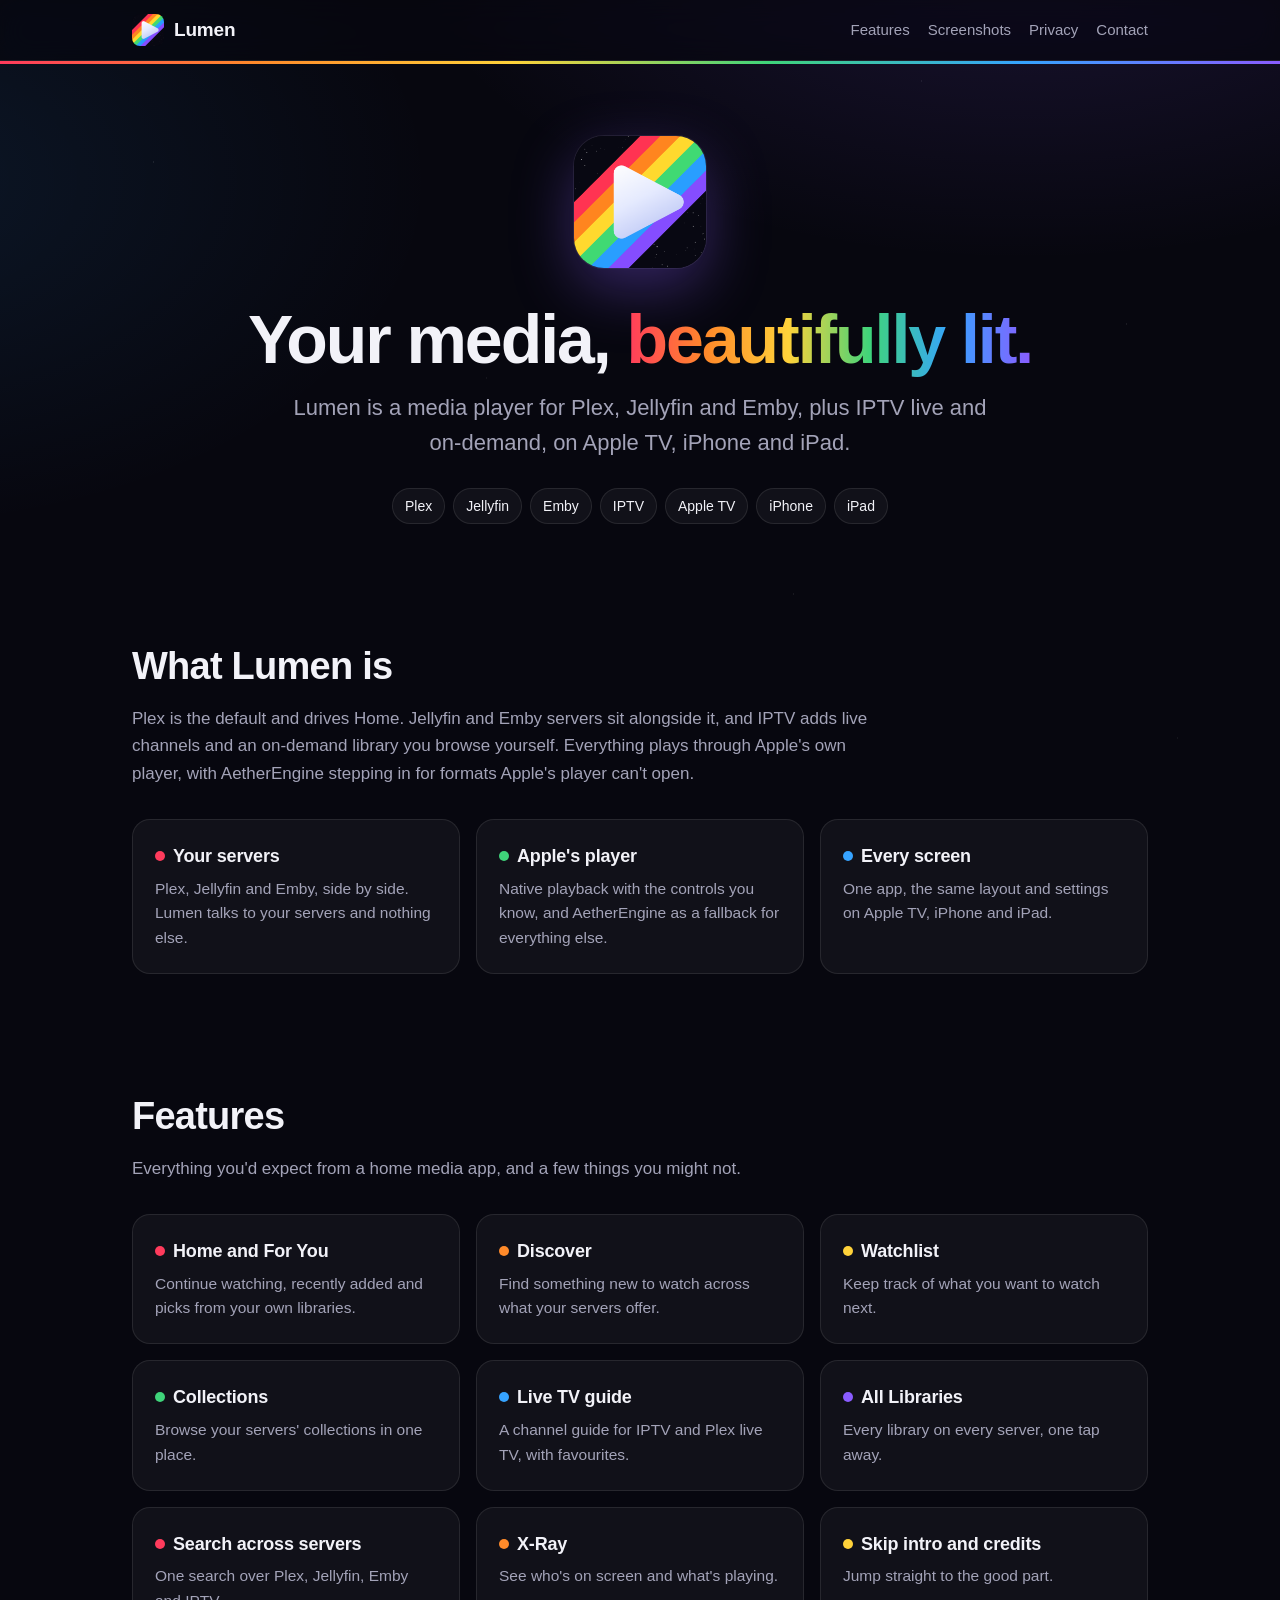
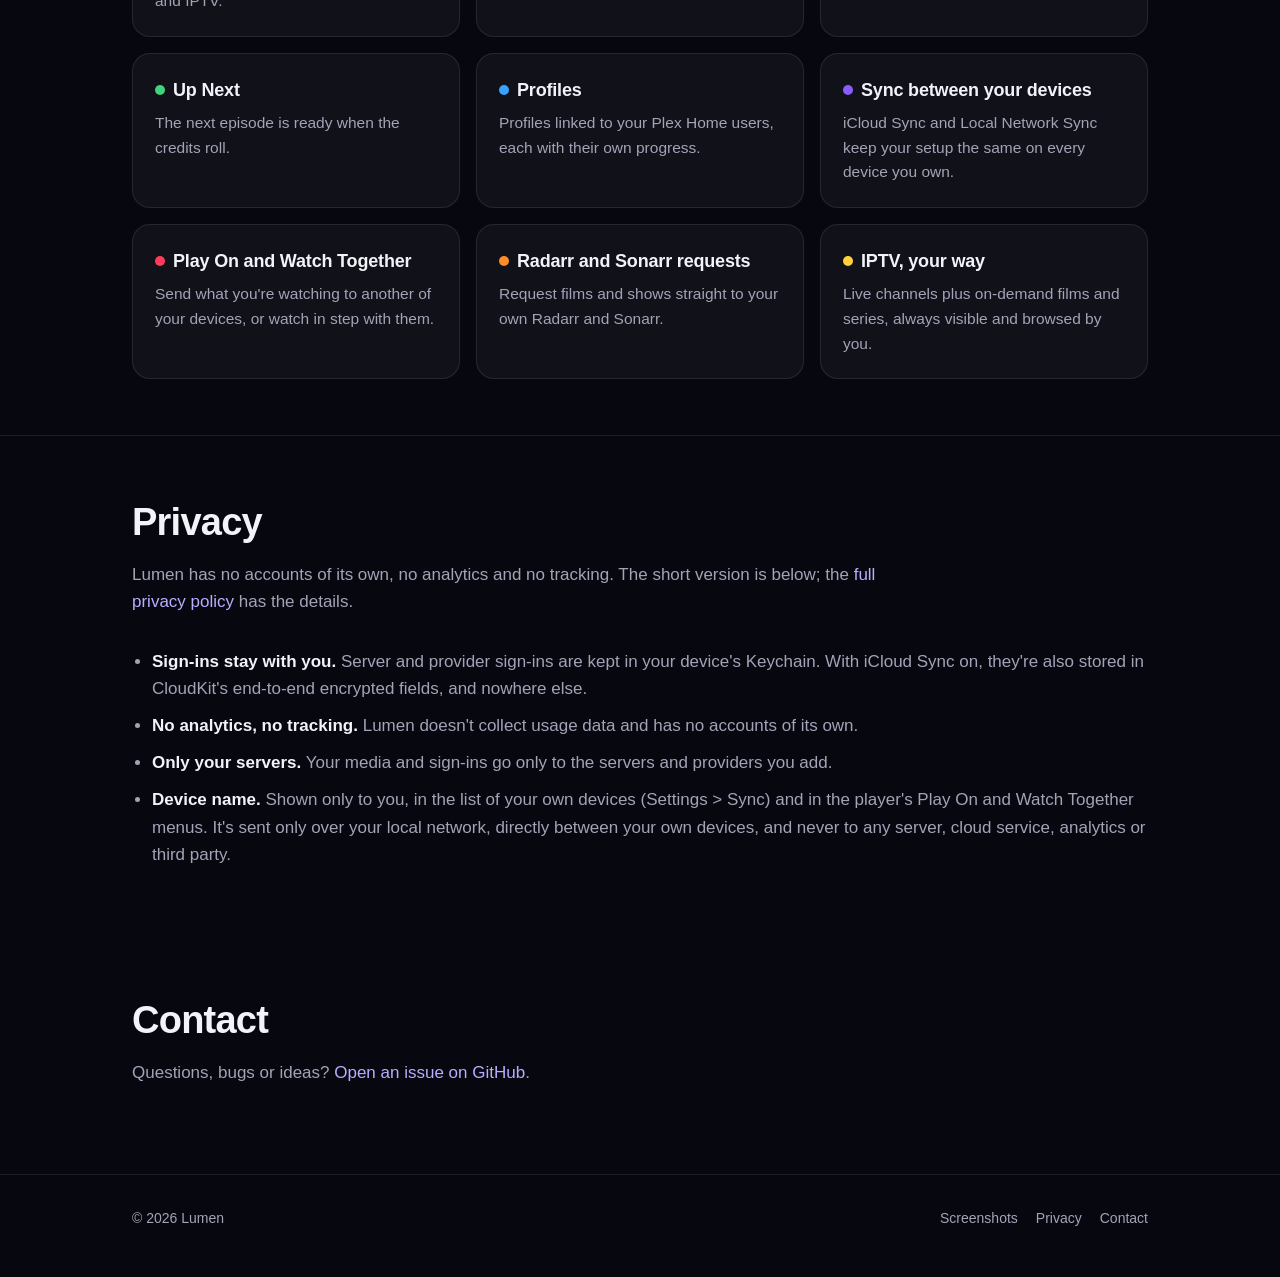
==== index.html @ 0576697c "Lumen website: home, privacy policy and screenshots page Co-Authored-By: Claude Opus 5.5 <noreply@an" ====
<!doctype html>
<html lang="en">
<head>
  <meta charset="utf-8">
  <meta name="viewport" content="width=device-width, initial-scale=1">
  <title>Lumen – Plex, Jellyfin, Emby and IPTV for Apple TV, iPhone and iPad</title>
  <meta name="description" content="Lumen is a media player for Plex, Jellyfin, Emby and IPTV on Apple TV, iPhone and iPad.">
  <meta name="theme-color" content="#07070f">
  <meta property="og:title" content="Lumen">
  <meta property="og:description" content="A media player for Plex, Jellyfin, Emby and IPTV on Apple TV, iPhone and iPad.">
  <meta property="og:image" content="https://lumen.nemul.dev/assets/icon.png">
  <link rel="icon" type="image/png" href="/assets/favicon.png">
  <link rel="apple-touch-icon" href="/assets/icon.png">
  <link rel="stylesheet" href="/assets/style.css">
</head>
<body>
  <header class="site-header">
    <div class="wrap">
      <a class="brand" href="/"><img src="/assets/icon.png" alt="">Lumen</a>
      <nav class="nav">
        <a href="#features">Features</a>
        <a href="/screenshots/" class="hide-sm">Screenshots</a>
        <a href="/privacy/">Privacy</a>
        <a href="#contact" class="hide-sm">Contact</a>
      </nav>
    </div>
  </header>
  <div class="rainbow-bar"></div>

  <main>
    <section class="hero">
      <div class="wrap">
        <img class="icon" src="/assets/icon.png" alt="Lumen app icon">
        <h1>Your media, <span class="grad">beautifully lit.</span></h1>
        <p class="lede">Lumen is a media player for Plex, Jellyfin and Emby, plus IPTV live and on-demand, on Apple TV, iPhone and iPad.</p>
        <div class="chips">
          <span class="chip">Plex</span>
          <span class="chip">Jellyfin</span>
          <span class="chip">Emby</span>
          <span class="chip">IPTV</span>
          <span class="chip">Apple TV</span>
          <span class="chip">iPhone</span>
          <span class="chip">iPad</span>
        </div>
      </div>
    </section>

    <section id="about">
      <div class="wrap">
        <h2>What Lumen is</h2>
        <p class="sub">Plex is the default and drives Home. Jellyfin and Emby servers sit alongside it, and IPTV adds live channels and an on-demand library you browse yourself. Everything plays through Apple's own player, with AetherEngine stepping in for formats Apple's player can't open.</p>
        <div class="grid three">
          <div class="card"><h3><span class="dot c1"></span>Your servers</h3><p>Plex, Jellyfin and Emby, side by side. Lumen talks to your servers and nothing else.</p></div>
          <div class="card"><h3><span class="dot c4"></span>Apple's player</h3><p>Native playback with the controls you know, and AetherEngine as a fallback for everything else.</p></div>
          <div class="card"><h3><span class="dot c5"></span>Every screen</h3><p>One app, the same layout and settings on Apple TV, iPhone and iPad.</p></div>
        </div>
      </div>
    </section>

    <section id="features">
      <div class="wrap">
        <h2>Features</h2>
        <p class="sub">Everything you'd expect from a home media app, and a few things you might not.</p>
        <div class="grid three">
          <div class="card"><h3><span class="dot c1"></span>Home and For You</h3><p>Continue watching, recently added and picks from your own libraries.</p></div>
          <div class="card"><h3><span class="dot c2"></span>Discover</h3><p>Find something new to watch across what your servers offer.</p></div>
          <div class="card"><h3><span class="dot c3"></span>Watchlist</h3><p>Keep track of what you want to watch next.</p></div>
          <div class="card"><h3><span class="dot c4"></span>Collections</h3><p>Browse your servers' collections in one place.</p></div>
          <div class="card"><h3><span class="dot c5"></span>Live TV guide</h3><p>A channel guide for IPTV and Plex live TV, with favourites.</p></div>
          <div class="card"><h3><span class="dot c6"></span>All Libraries</h3><p>Every library on every server, one tap away.</p></div>
          <div class="card"><h3><span class="dot c1"></span>Search across servers</h3><p>One search over Plex, Jellyfin, Emby and IPTV.</p></div>
          <div class="card"><h3><span class="dot c2"></span>X-Ray</h3><p>See who's on screen and what's playing.</p></div>
          <div class="card"><h3><span class="dot c3"></span>Skip intro and credits</h3><p>Jump straight to the good part.</p></div>
          <div class="card"><h3><span class="dot c4"></span>Up Next</h3><p>The next episode is ready when the credits roll.</p></div>
          <div class="card"><h3><span class="dot c5"></span>Profiles</h3><p>Profiles linked to your Plex Home users, each with their own progress.</p></div>
          <div class="card"><h3><span class="dot c6"></span>Sync between your devices</h3><p>iCloud Sync and Local Network Sync keep your setup the same on every device you own.</p></div>
          <div class="card"><h3><span class="dot c1"></span>Play On and Watch Together</h3><p>Send what you're watching to another of your devices, or watch in step with them.</p></div>
          <div class="card"><h3><span class="dot c2"></span>Radarr and Sonarr requests</h3><p>Request films and shows straight to your own Radarr and Sonarr.</p></div>
          <div class="card"><h3><span class="dot c3"></span>IPTV, your way</h3><p>Live channels plus on-demand films and series, always visible and browsed by you.</p></div>
        </div>
      </div>
    </section>

    <section id="privacy" class="privacy">
      <div class="wrap">
        <h2>Privacy</h2>
        <p class="sub">Lumen has no accounts of its own, no analytics and no tracking. The short version is below; the <a href="/privacy/">full privacy policy</a> has the details.</p>
        <ul>
          <li><strong>Sign-ins stay with you.</strong> Server and provider sign-ins are kept in your device's Keychain. With iCloud Sync on, they're also stored in CloudKit's end-to-end encrypted fields, and nowhere else.</li>
          <li><strong>No analytics, no tracking.</strong> Lumen doesn't collect usage data and has no accounts of its own.</li>
          <li><strong>Only your servers.</strong> Your media and sign-ins go only to the servers and providers you add.</li>
          <li><strong>Device name.</strong> Shown only to you, in the list of your own devices (Settings &gt; Sync) and in the player's Play On and Watch Together menus. It's sent only over your local network, directly between your own devices, and never to any server, cloud service, analytics or third party.</li>
        </ul>
      </div>
    </section>

    <section id="contact">
      <div class="wrap">
        <h2>Contact</h2>
        <p class="sub">Questions, bugs or ideas? <a href="https://github.com/SamPhoenix91/lumen-site/issues">Open an issue on GitHub</a>.</p>
      </div>
    </section>
  </main>

  <footer class="site-footer">
    <div class="wrap">
      <span>© 2026 Lumen</span>
      <nav>
        <a href="/screenshots/">Screenshots</a>
        <a href="/privacy/">Privacy</a>
        <a href="#contact">Contact</a>
      </nav>
    </div>
  </footer>
</body>
</html>
---- assets/style.css ----
:root {
  --bg: #07070f;
  --bg-2: #0e0e1c;
  --card: rgba(255, 255, 255, 0.045);
  --card-border: rgba(255, 255, 255, 0.09);
  --text: #f2f2f8;
  --muted: #a3a3b8;
  --accent: #8f7cff;
  --rainbow: linear-gradient(90deg, #ff3b5c, #ff8a2a, #ffd23a, #3fd47a, #36a3ff, #8a5cff);
  --radius: 18px;
  --max: 1080px;
  color-scheme: dark;
}

* { box-sizing: border-box; }

html { scroll-behavior: smooth; }

body {
  margin: 0;
  background: var(--bg);
  color: var(--text);
  font: 17px/1.6 -apple-system, BlinkMacSystemFont, "SF Pro Text", "Segoe UI", Roboto, Helvetica, Arial, sans-serif;
  -webkit-font-smoothing: antialiased;
  min-height: 100vh;
  /* faint starfield, like the app icon */
  background-image:
    radial-gradient(1px 1px at 12% 18%, rgba(255,255,255,.55), transparent 60%),
    radial-gradient(1px 1px at 72% 9%, rgba(255,255,255,.45), transparent 60%),
    radial-gradient(1px 1px at 38% 42%, rgba(255,255,255,.35), transparent 60%),
    radial-gradient(1px 1px at 88% 36%, rgba(255,255,255,.5), transparent 60%),
    radial-gradient(1px 1px at 22% 74%, rgba(255,255,255,.35), transparent 60%),
    radial-gradient(1px 1px at 62% 66%, rgba(255,255,255,.45), transparent 60%),
    radial-gradient(1px 1px at 92% 82%, rgba(255,255,255,.35), transparent 60%),
    radial-gradient(1px 1px at 5% 48%, rgba(255,255,255,.4), transparent 60%),
    radial-gradient(900px 500px at 80% -10%, rgba(138, 92, 255, 0.16), transparent 70%),
    radial-gradient(800px 500px at -10% 20%, rgba(54, 163, 255, 0.10), transparent 70%);
  background-attachment: fixed;
}

a { color: #b9adff; text-decoration: none; }
a:hover { text-decoration: underline; }

.wrap { max-width: var(--max); margin: 0 auto; padding: 0 16px; }
@media (min-width: 720px) { .wrap { padding: 0 32px; } }

/* Header */
.site-header {
  position: sticky; top: 0; z-index: 10;
  backdrop-filter: saturate(160%) blur(14px);
  -webkit-backdrop-filter: saturate(160%) blur(14px);
  background: rgba(7, 7, 15, 0.72);
  border-bottom: 1px solid var(--card-border);
}
.site-header .wrap { display: flex; align-items: center; justify-content: space-between; height: 60px; gap: 16px; }
.brand { display: flex; align-items: center; gap: 10px; color: var(--text); font-weight: 700; font-size: 19px; letter-spacing: -0.01em; }
.brand:hover { text-decoration: none; }
.brand img { width: 32px; height: 32px; border-radius: 8px; }
.nav { display: flex; gap: 18px; font-size: 15px; }
.nav a { color: var(--muted); }
.nav a:hover { color: var(--text); text-decoration: none; }
@media (max-width: 520px) { .nav .hide-sm { display: none; } }

/* Rainbow rule */
.rainbow-bar { height: 3px; background: var(--rainbow); }

/* Hero */
.hero { padding: 72px 0 56px; text-align: center; }
.hero img.icon {
  width: 132px; height: 132px; border-radius: 30px;
  box-shadow: 0 20px 60px rgba(138, 92, 255, 0.35), 0 0 0 1px rgba(255,255,255,.08);
}
.hero h1 { font-size: clamp(40px, 8vw, 68px); line-height: 1.05; margin: 28px 0 14px; letter-spacing: -0.03em; }
.grad { background: var(--rainbow); -webkit-background-clip: text; background-clip: text; color: transparent; }
.hero p.lede { font-size: clamp(18px, 2.4vw, 22px); color: var(--muted); max-width: 720px; margin: 0 auto; }
.chips { display: flex; flex-wrap: wrap; justify-content: center; gap: 8px; margin-top: 28px; }
.chip { font-size: 14px; padding: 6px 12px; border-radius: 999px; background: var(--card); border: 1px solid var(--card-border); color: var(--text); }

/* Sections */
section { padding: 56px 0; }
section h2 { font-size: clamp(28px, 4.5vw, 38px); letter-spacing: -0.02em; margin: 0 0 8px; }
section .sub { color: var(--muted); margin: 0 0 32px; max-width: 760px; }

.grid { display: grid; gap: 16px; grid-template-columns: 1fr; }
@media (min-width: 640px) { .grid { grid-template-columns: repeat(2, 1fr); } }
@media (min-width: 960px) { .grid.three { grid-template-columns: repeat(3, 1fr); } }

.card {
  background: var(--card);
  border: 1px solid var(--card-border);
  border-radius: var(--radius);
  padding: 22px;
}
.card h3 { margin: 0 0 6px; font-size: 18px; letter-spacing: -0.01em; }
.card p { margin: 0; color: var(--muted); font-size: 15.5px; }
.card .dot { display: inline-block; width: 10px; height: 10px; border-radius: 50%; margin-right: 8px; vertical-align: 1px; }

.c1 { background: #ff3b5c; } .c2 { background: #ff8a2a; } .c3 { background: #ffd23a; }
.c4 { background: #3fd47a; } .c5 { background: #36a3ff; } .c6 { background: #8a5cff; }

/* Privacy */
.privacy { border-top: 1px solid var(--card-border); }
.privacy ul { padding-left: 20px; margin: 0; }
.privacy li { margin: 0 0 10px; color: var(--muted); }
.privacy li strong { color: var(--text); }
.prose { max-width: 760px; }
.prose h2 { margin-top: 40px; }
.prose h3 { margin-top: 28px; font-size: 20px; }
.prose p, .prose li { color: var(--muted); }
.prose strong { color: var(--text); }

/* Screenshots */
.shots { display: grid; gap: 16px; grid-template-columns: 1fr; }
@media (min-width: 720px) { .shots { grid-template-columns: repeat(2, 1fr); } }
.shots figure { margin: 0; }
.shots img { width: 100%; height: auto; border-radius: 14px; border: 1px solid var(--card-border); display: block; }
.shots figcaption { color: var(--muted); font-size: 14px; margin-top: 8px; }
.empty { color: var(--muted); padding: 40px 22px; text-align: center; }

/* Footer */
.site-footer { border-top: 1px solid var(--card-border); padding: 32px 0 48px; color: var(--muted); font-size: 14px; }
.site-footer .wrap { display: flex; flex-wrap: wrap; justify-content: space-between; gap: 12px; }
.site-footer nav { display: flex; gap: 18px; }
.site-footer a { color: var(--muted); }
.site-footer a:hover { color: var(--text); }
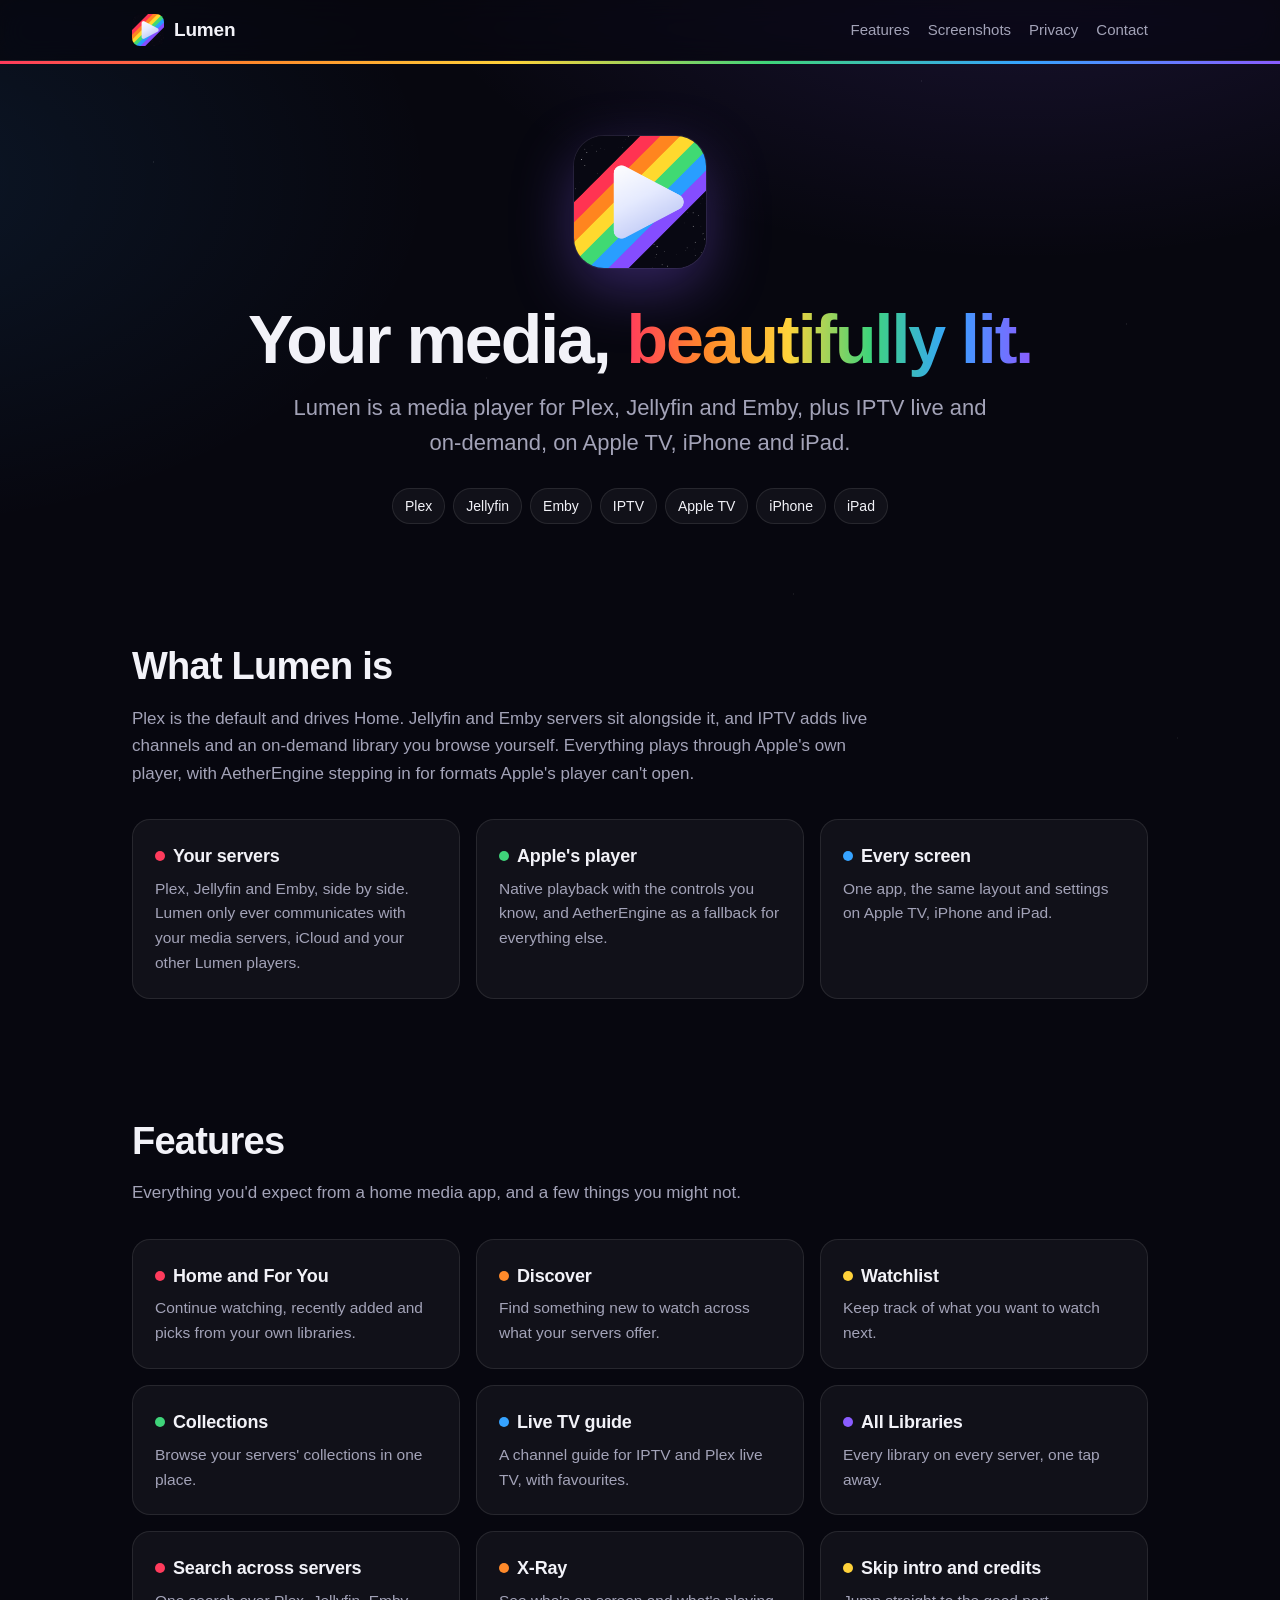
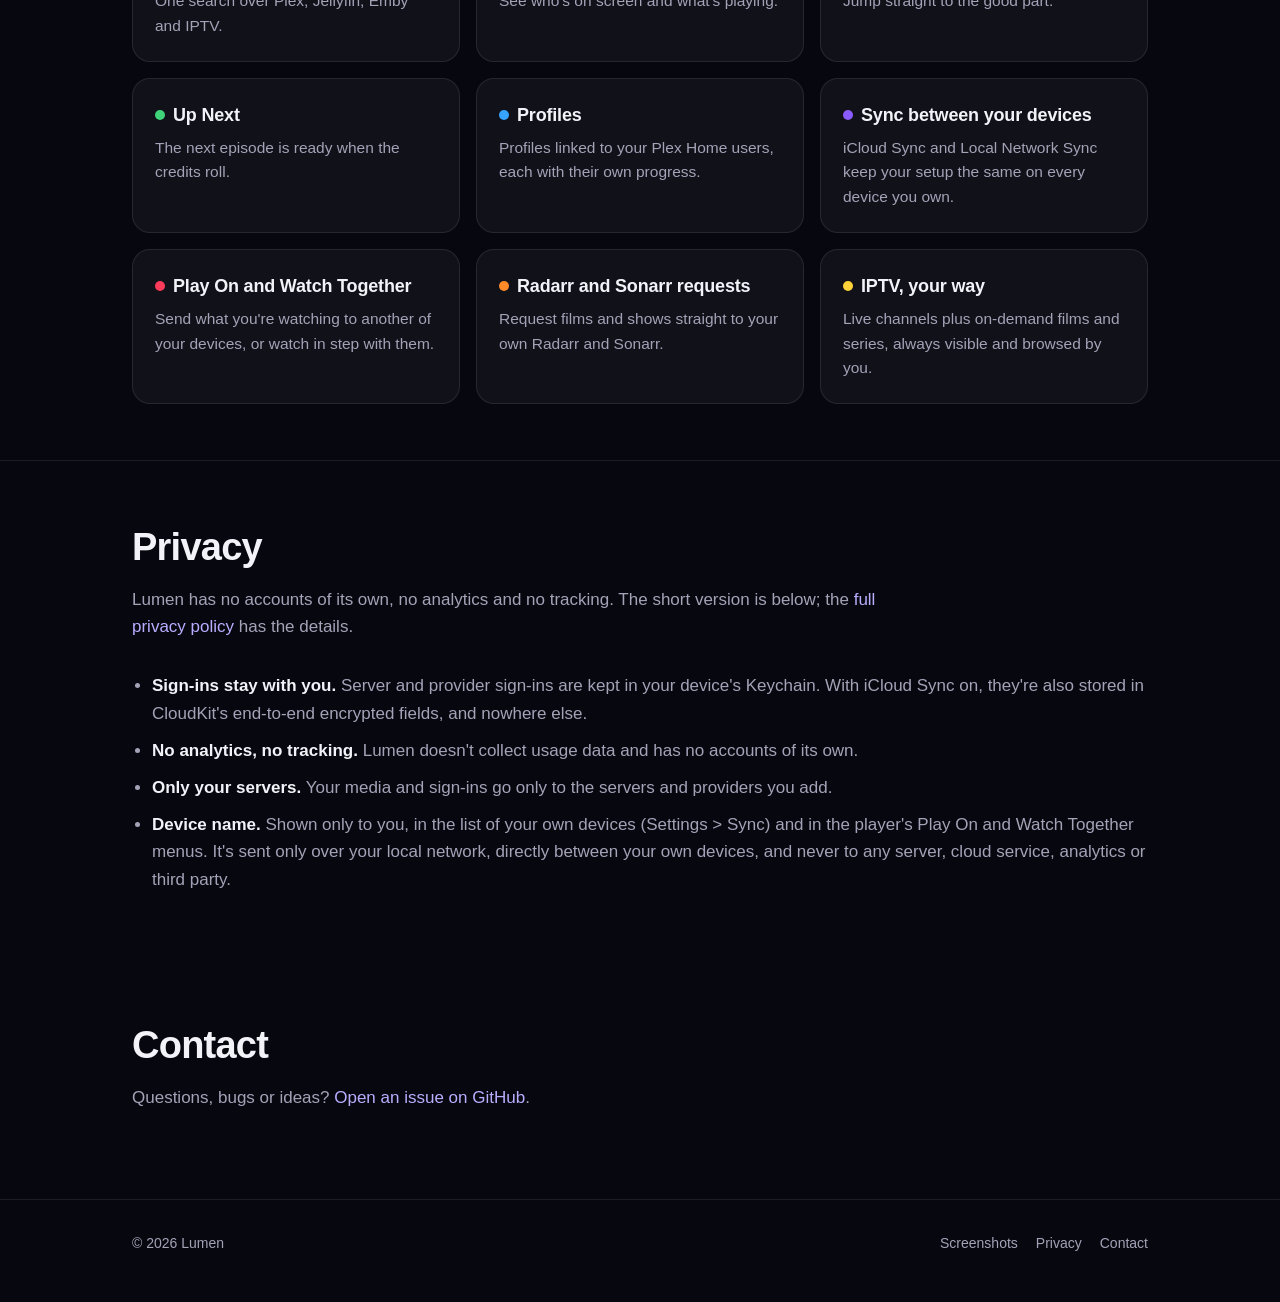
==== commit 5b9daf54: "Clarify who Lumen communicates with Co-Authored-By: Claude Opus 5.5 <noreply@anthropic.com>" ====
--- a/index.html
+++ b/index.html
@@ -50,7 +50,7 @@
         <h2>What Lumen is</h2>
         <p class="sub">Plex is the default and drives Home. Jellyfin and Emby servers sit alongside it, and IPTV adds live channels and an on-demand library you browse yourself. Everything plays through Apple's own player, with AetherEngine stepping in for formats Apple's player can't open.</p>
         <div class="grid three">
-          <div class="card"><h3><span class="dot c1"></span>Your servers</h3><p>Plex, Jellyfin and Emby, side by side. Lumen talks to your servers and nothing else.</p></div>
+          <div class="card"><h3><span class="dot c1"></span>Your servers</h3><p>Plex, Jellyfin and Emby, side by side. Lumen only ever communicates with your media servers, iCloud and your other Lumen players.</p></div>
           <div class="card"><h3><span class="dot c4"></span>Apple's player</h3><p>Native playback with the controls you know, and AetherEngine as a fallback for everything else.</p></div>
           <div class="card"><h3><span class="dot c5"></span>Every screen</h3><p>One app, the same layout and settings on Apple TV, iPhone and iPad.</p></div>
         </div>
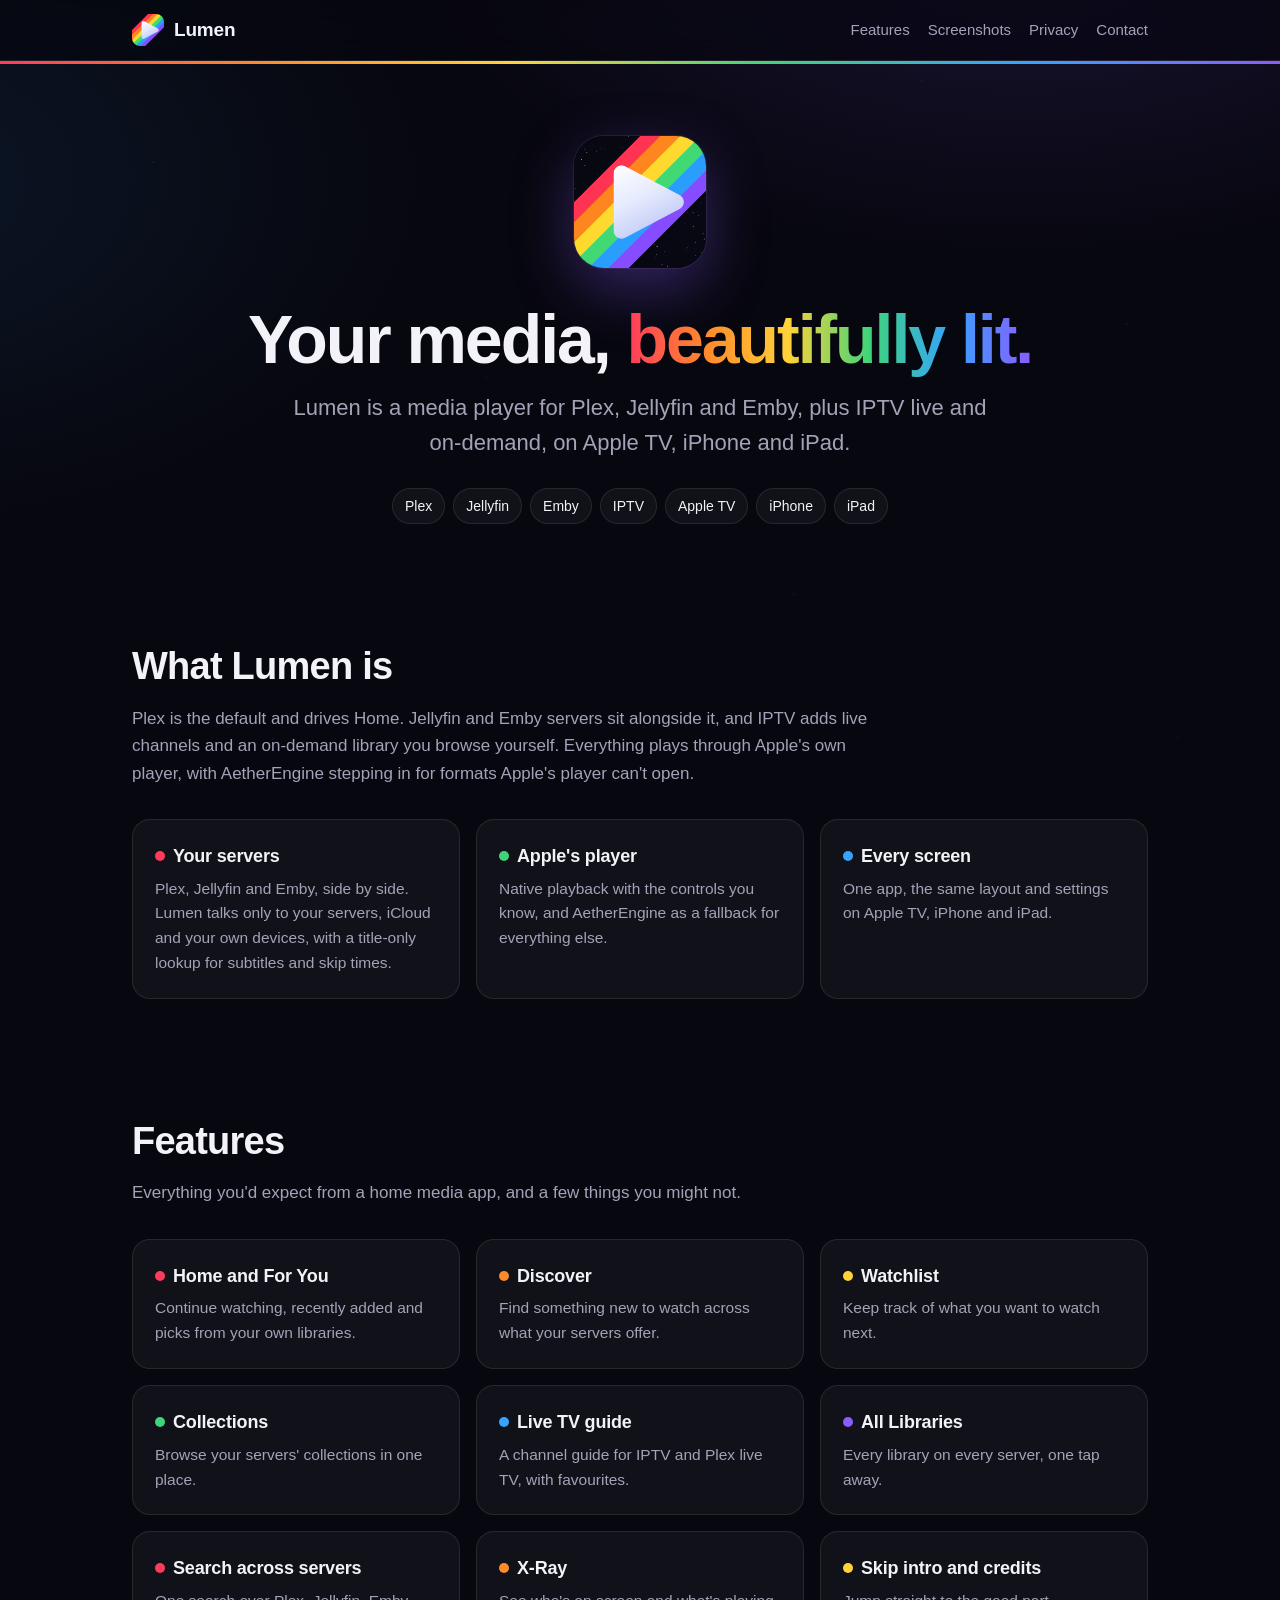
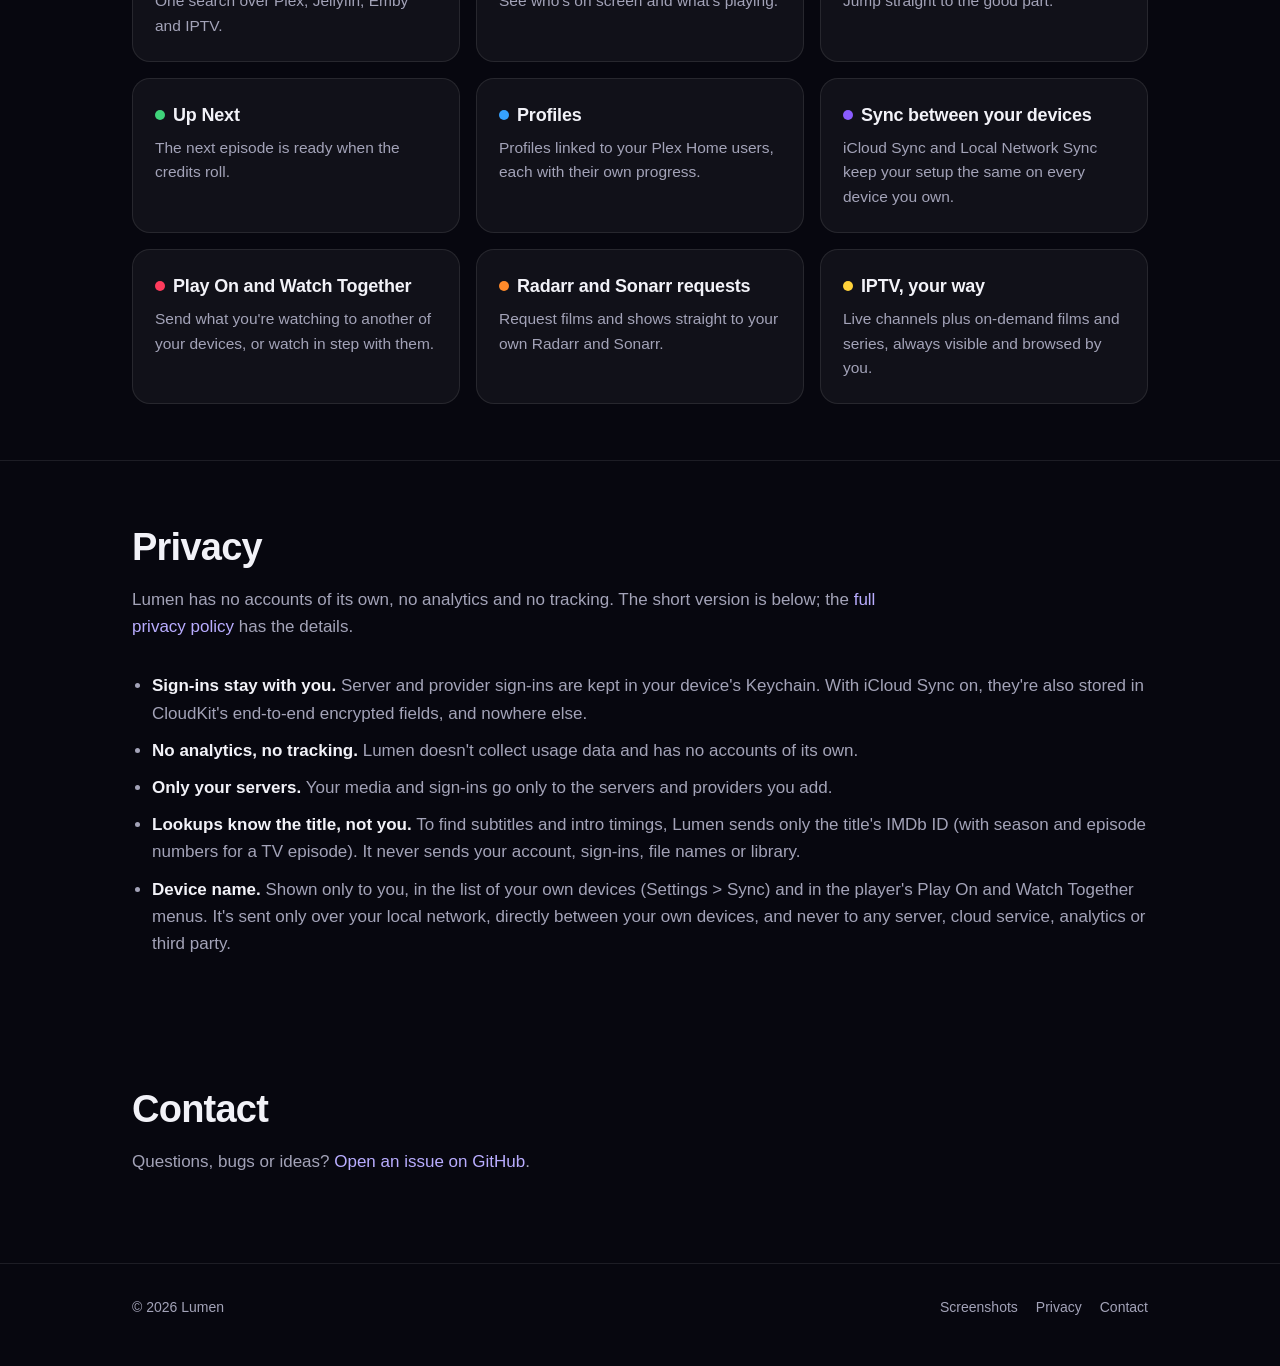
==== commit ef6fbb24: "Name the subtitle and skip-intro lookups Co-Authored-By: Claude Opus 5.5 <noreply@anthropic.com>" ====
--- a/index.html
+++ b/index.html
@@ -50,7 +50,7 @@
         <h2>What Lumen is</h2>
         <p class="sub">Plex is the default and drives Home. Jellyfin and Emby servers sit alongside it, and IPTV adds live channels and an on-demand library you browse yourself. Everything plays through Apple's own player, with AetherEngine stepping in for formats Apple's player can't open.</p>
         <div class="grid three">
-          <div class="card"><h3><span class="dot c1"></span>Your servers</h3><p>Plex, Jellyfin and Emby, side by side. Lumen only ever communicates with your media servers, iCloud and your other Lumen players.</p></div>
+          <div class="card"><h3><span class="dot c1"></span>Your servers</h3><p>Plex, Jellyfin and Emby, side by side. Lumen talks only to your servers, iCloud and your own devices, with a title-only lookup for subtitles and skip times.</p></div>
           <div class="card"><h3><span class="dot c4"></span>Apple's player</h3><p>Native playback with the controls you know, and AetherEngine as a fallback for everything else.</p></div>
           <div class="card"><h3><span class="dot c5"></span>Every screen</h3><p>One app, the same layout and settings on Apple TV, iPhone and iPad.</p></div>
         </div>
@@ -89,6 +89,7 @@
           <li><strong>Sign-ins stay with you.</strong> Server and provider sign-ins are kept in your device's Keychain. With iCloud Sync on, they're also stored in CloudKit's end-to-end encrypted fields, and nowhere else.</li>
           <li><strong>No analytics, no tracking.</strong> Lumen doesn't collect usage data and has no accounts of its own.</li>
           <li><strong>Only your servers.</strong> Your media and sign-ins go only to the servers and providers you add.</li>
+          <li><strong>Lookups know the title, not you.</strong> To find subtitles and intro timings, Lumen sends only the title's IMDb ID (with season and episode numbers for a TV episode). It never sends your account, sign-ins, file names or library.</li>
           <li><strong>Device name.</strong> Shown only to you, in the list of your own devices (Settings &gt; Sync) and in the player's Play On and Watch Together menus. It's sent only over your local network, directly between your own devices, and never to any server, cloud service, analytics or third party.</li>
         </ul>
       </div>
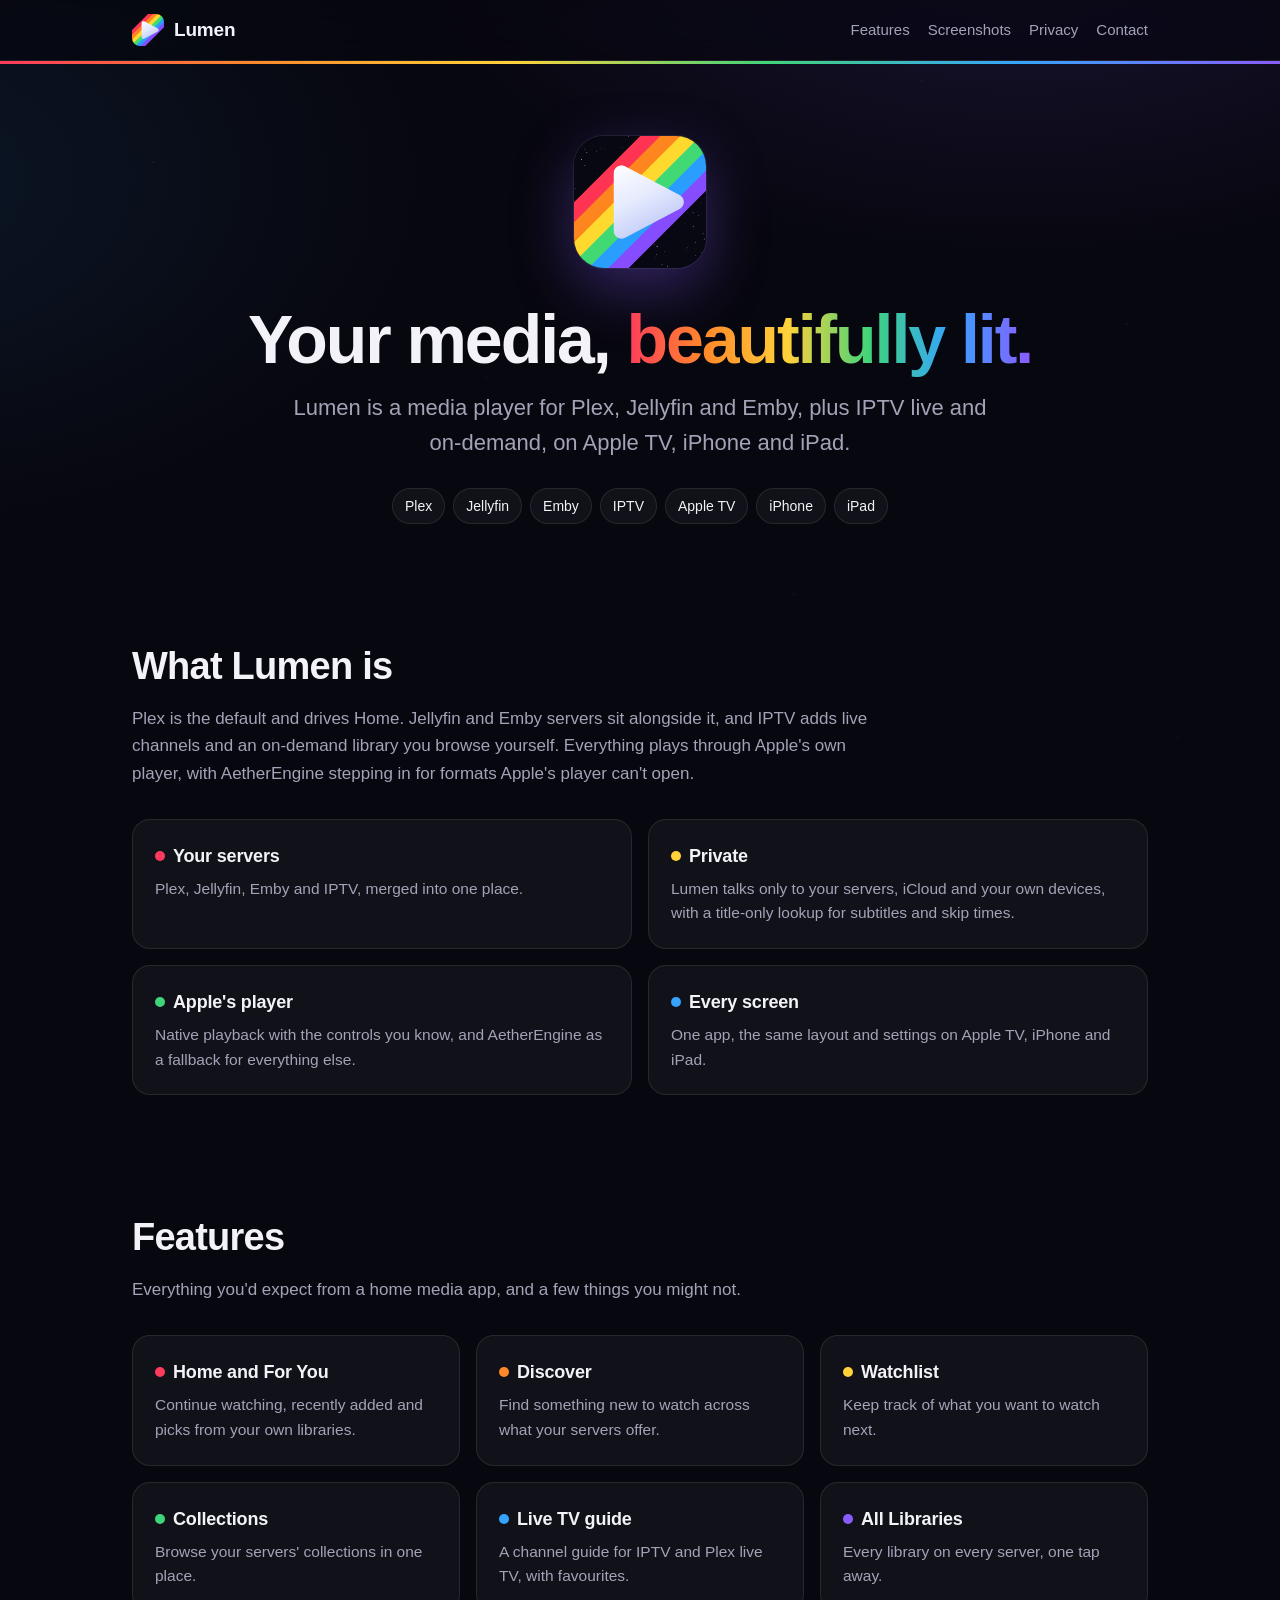
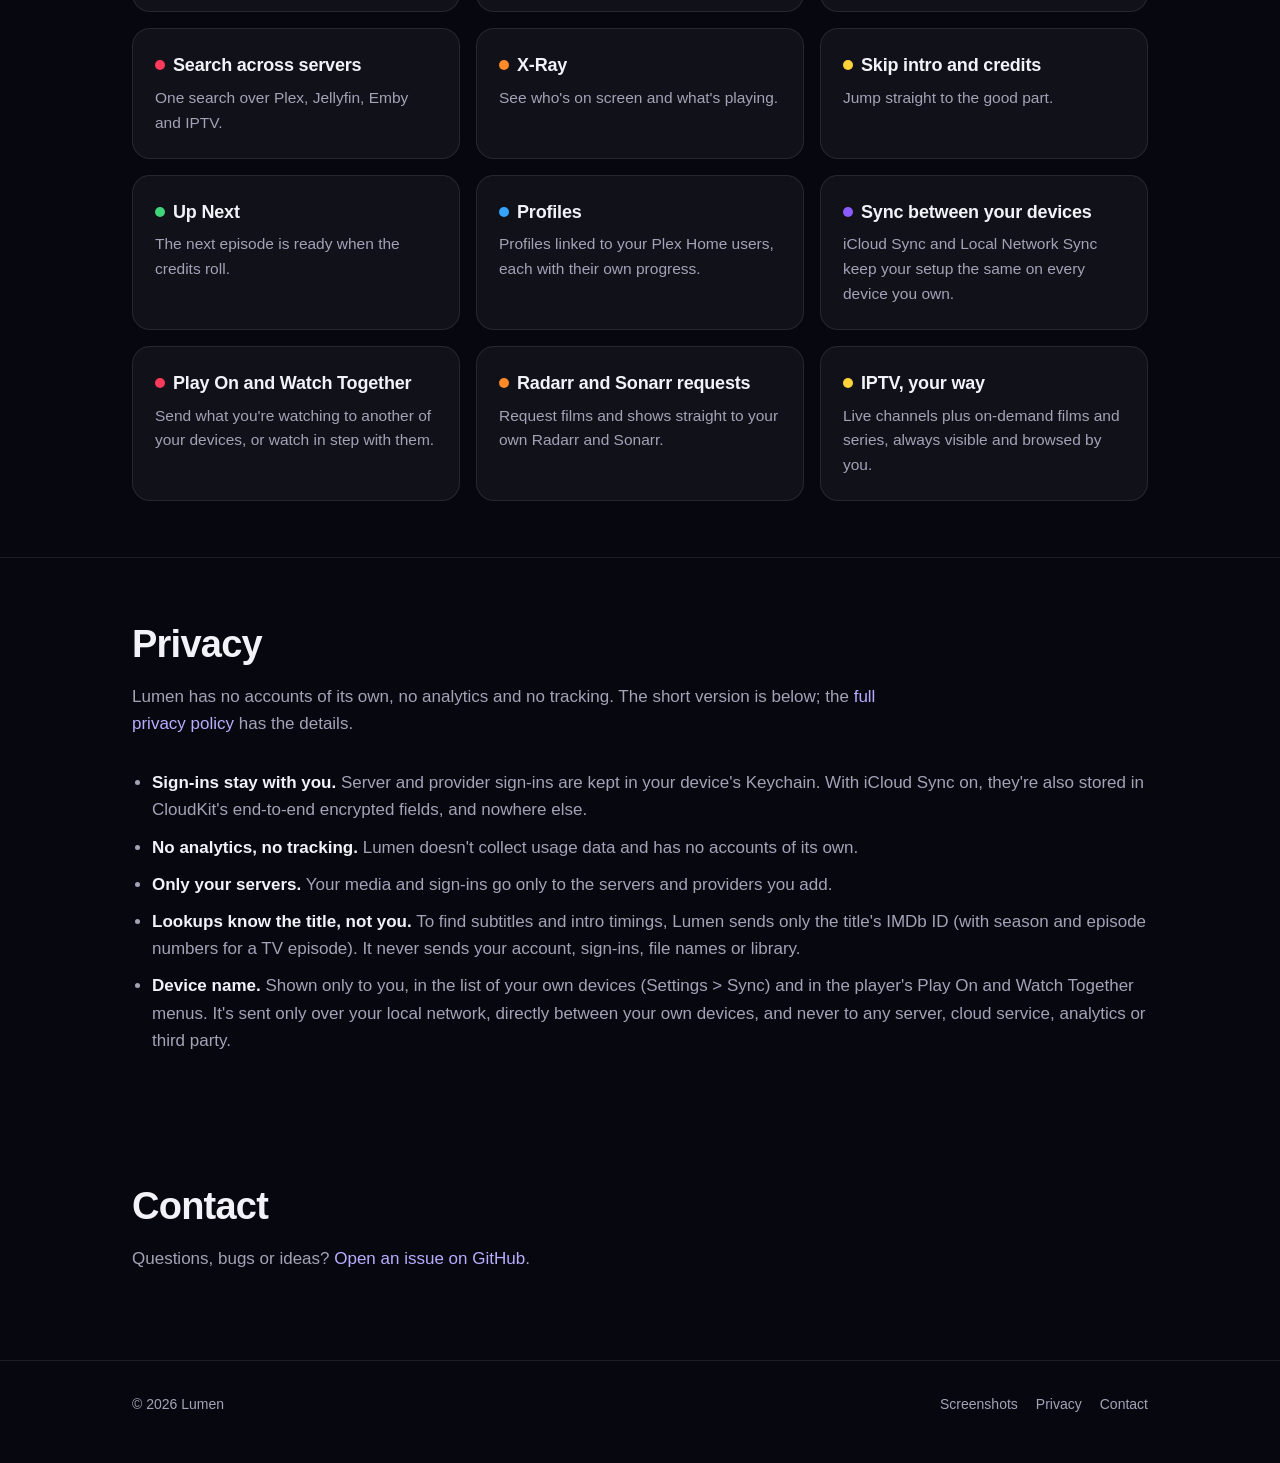
==== commit d59afce2: "Add a Private panel; servers panel covers IPTV Co-Authored-By: Claude Opus 5.5 <noreply@anthropic.co" ====
--- a/index.html
+++ b/index.html
@@ -49,8 +49,9 @@
       <div class="wrap">
         <h2>What Lumen is</h2>
         <p class="sub">Plex is the default and drives Home. Jellyfin and Emby servers sit alongside it, and IPTV adds live channels and an on-demand library you browse yourself. Everything plays through Apple's own player, with AetherEngine stepping in for formats Apple's player can't open.</p>
-        <div class="grid three">
-          <div class="card"><h3><span class="dot c1"></span>Your servers</h3><p>Plex, Jellyfin and Emby, side by side. Lumen talks only to your servers, iCloud and your own devices, with a title-only lookup for subtitles and skip times.</p></div>
+        <div class="grid">
+          <div class="card"><h3><span class="dot c1"></span>Your servers</h3><p>Plex, Jellyfin, Emby and IPTV, merged into one place.</p></div>
+          <div class="card"><h3><span class="dot c3"></span>Private</h3><p>Lumen talks only to your servers, iCloud and your own devices, with a title-only lookup for subtitles and skip times.</p></div>
           <div class="card"><h3><span class="dot c4"></span>Apple's player</h3><p>Native playback with the controls you know, and AetherEngine as a fallback for everything else.</p></div>
           <div class="card"><h3><span class="dot c5"></span>Every screen</h3><p>One app, the same layout and settings on Apple TV, iPhone and iPad.</p></div>
         </div>
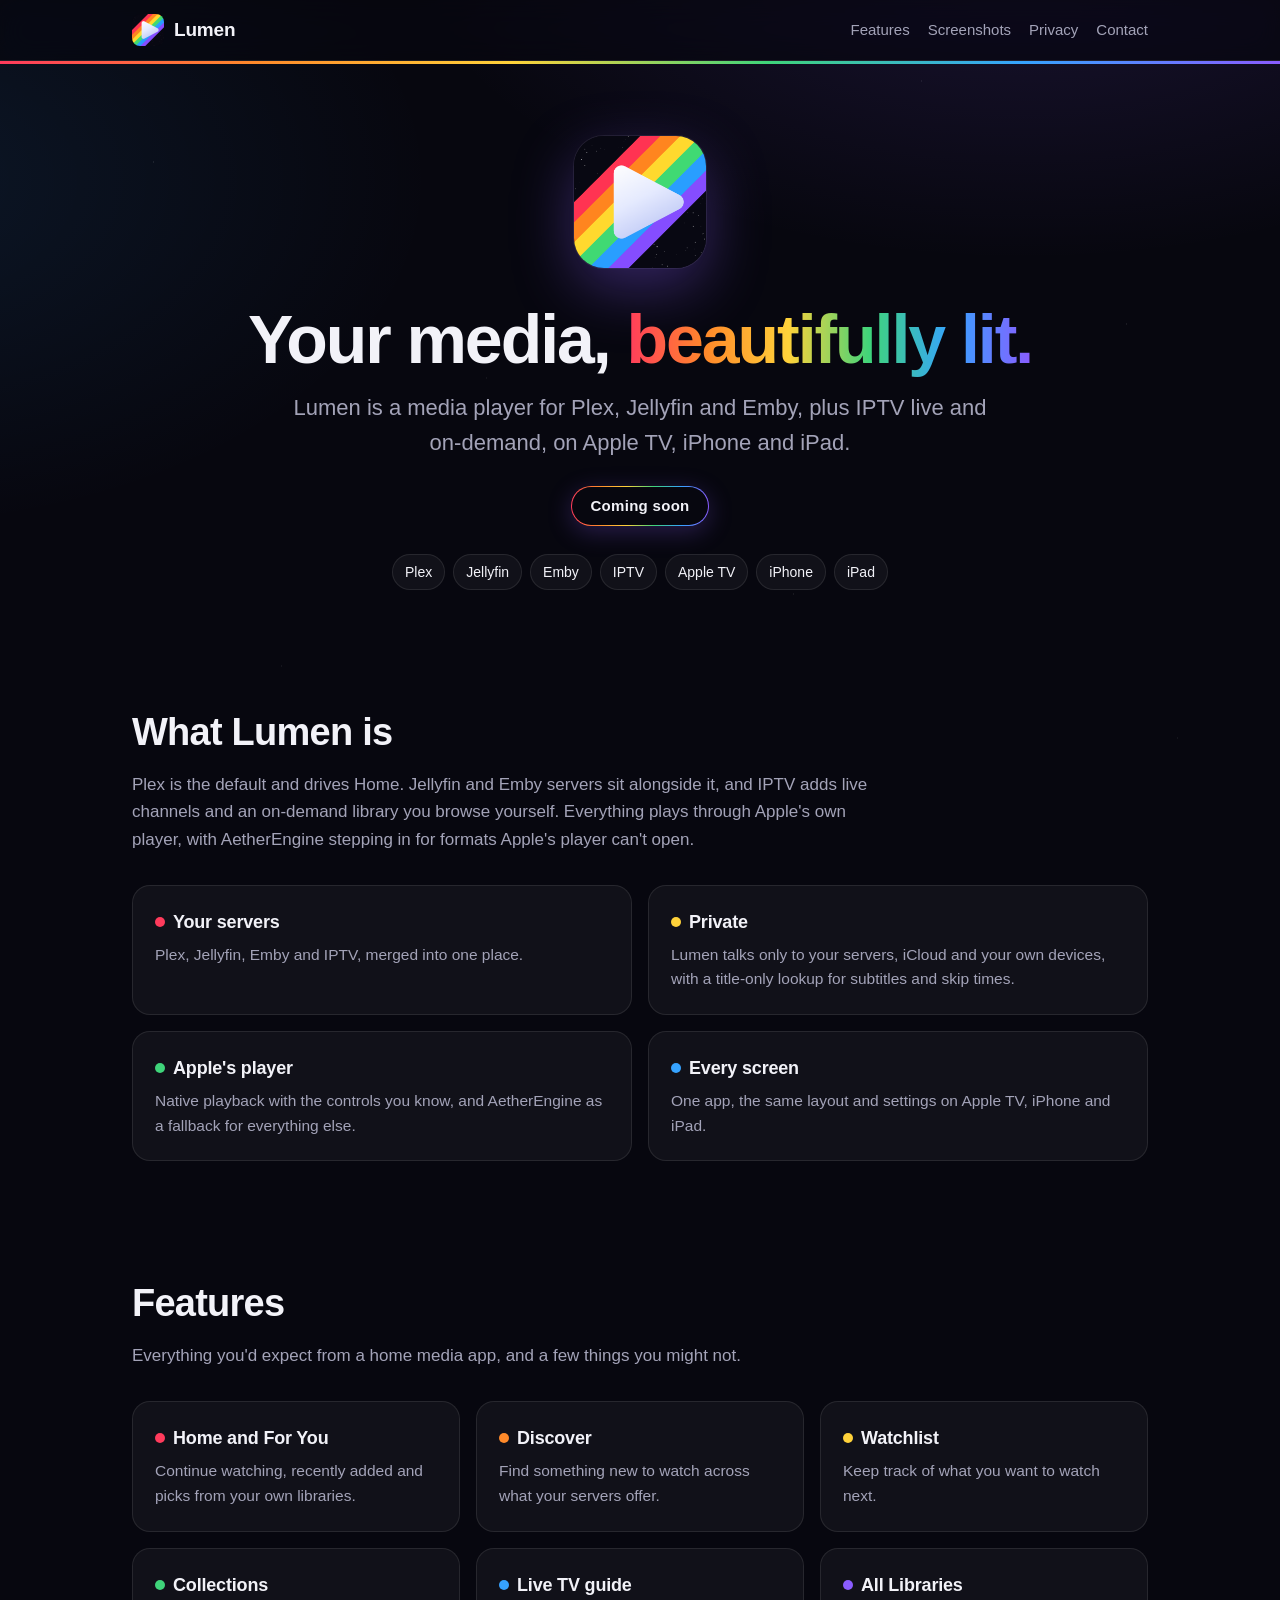
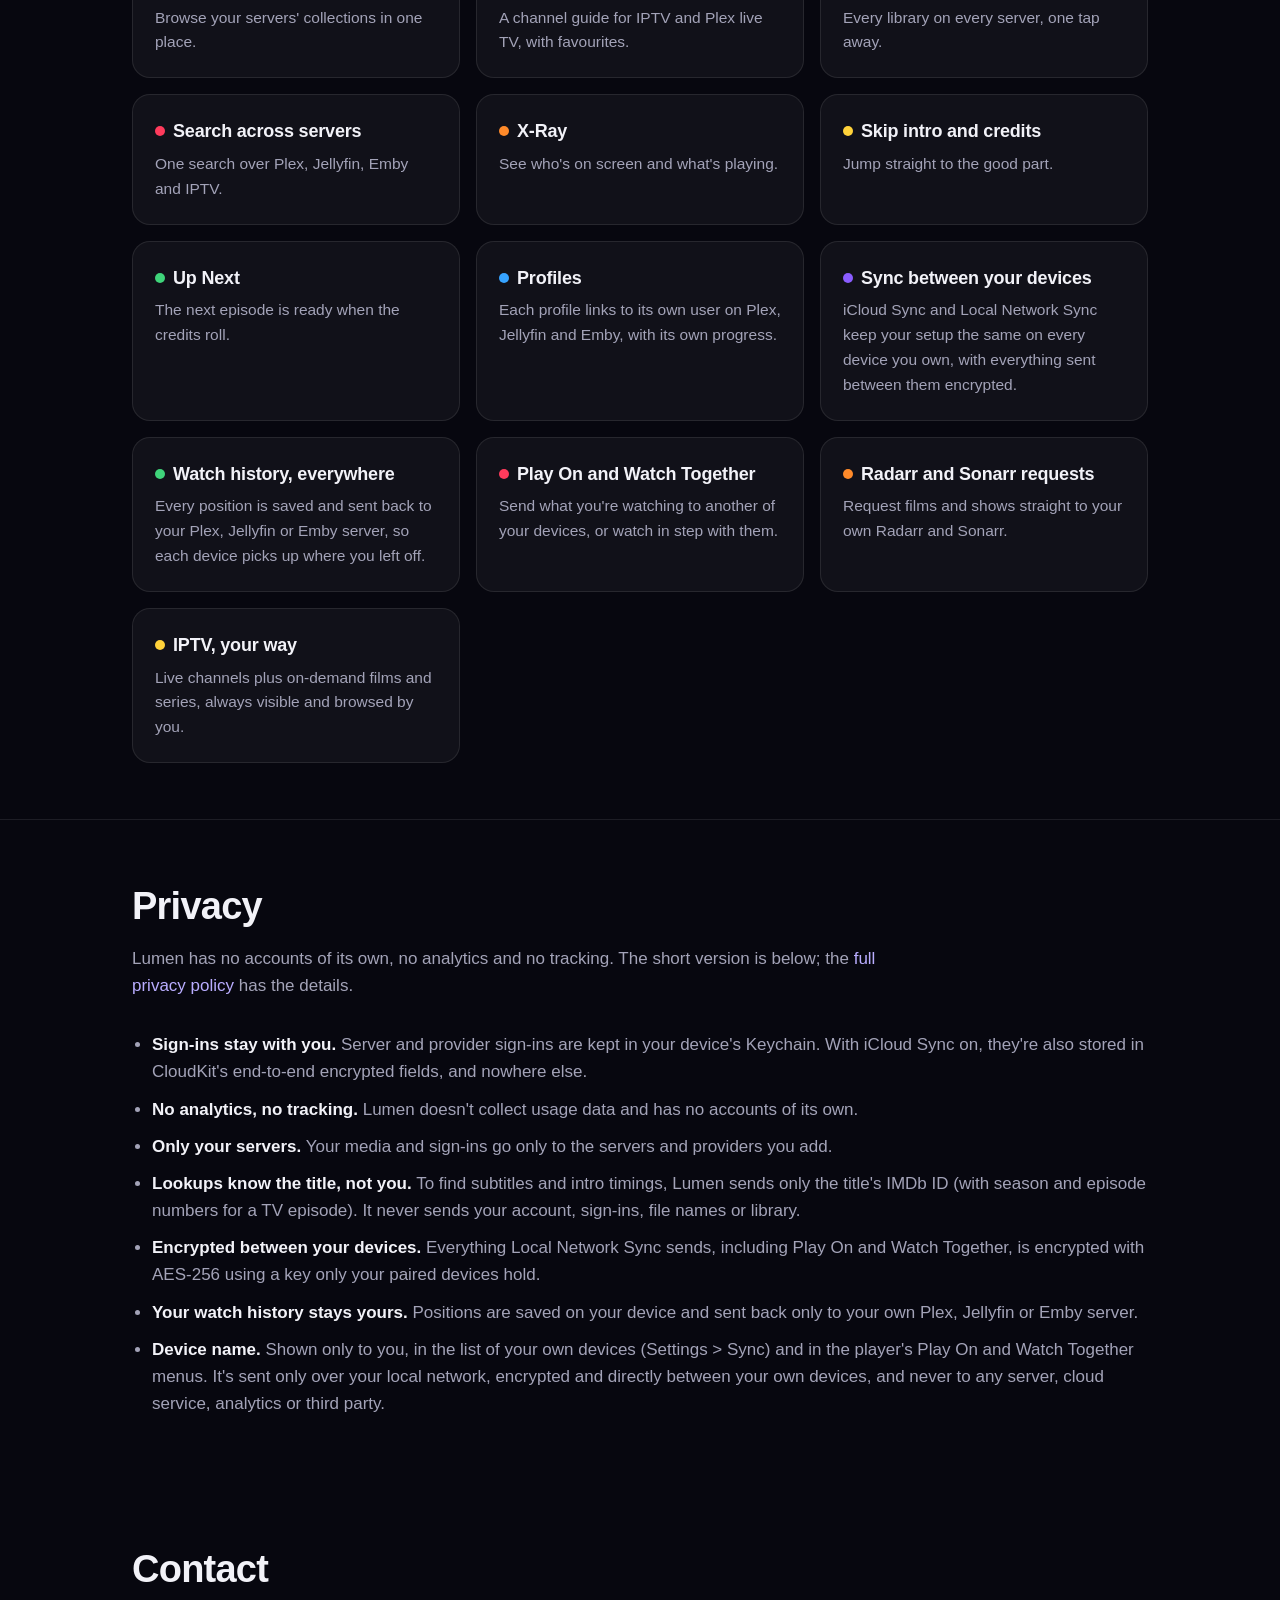
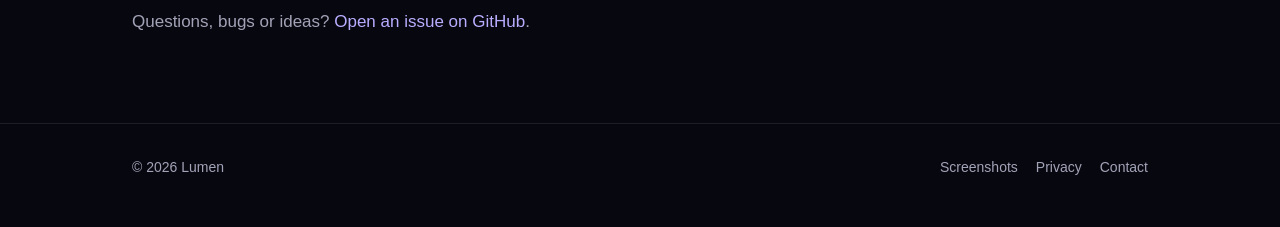
==== commit e3341c73: "Coming soon badge, profiles for every server, encrypted sync and watch history Co-Authored-By: Claud" ====
--- a/index.html
+++ b/index.html
@@ -33,6 +33,7 @@
         <img class="icon" src="/assets/icon.png" alt="Lumen app icon">
         <h1>Your media, <span class="grad">beautifully lit.</span></h1>
         <p class="lede">Lumen is a media player for Plex, Jellyfin and Emby, plus IPTV live and on-demand, on Apple TV, iPhone and iPad.</p>
+        <p class="soon">Coming soon</p>
         <div class="chips">
           <span class="chip">Plex</span>
           <span class="chip">Jellyfin</span>
@@ -73,8 +74,9 @@
           <div class="card"><h3><span class="dot c2"></span>X-Ray</h3><p>See who's on screen and what's playing.</p></div>
           <div class="card"><h3><span class="dot c3"></span>Skip intro and credits</h3><p>Jump straight to the good part.</p></div>
           <div class="card"><h3><span class="dot c4"></span>Up Next</h3><p>The next episode is ready when the credits roll.</p></div>
-          <div class="card"><h3><span class="dot c5"></span>Profiles</h3><p>Profiles linked to your Plex Home users, each with their own progress.</p></div>
-          <div class="card"><h3><span class="dot c6"></span>Sync between your devices</h3><p>iCloud Sync and Local Network Sync keep your setup the same on every device you own.</p></div>
+          <div class="card"><h3><span class="dot c5"></span>Profiles</h3><p>Each profile links to its own user on Plex, Jellyfin and Emby, with its own progress.</p></div>
+          <div class="card"><h3><span class="dot c6"></span>Sync between your devices</h3><p>iCloud Sync and Local Network Sync keep your setup the same on every device you own, with everything sent between them encrypted.</p></div>
+          <div class="card"><h3><span class="dot c4"></span>Watch history, everywhere</h3><p>Every position is saved and sent back to your Plex, Jellyfin or Emby server, so each device picks up where you left off.</p></div>
           <div class="card"><h3><span class="dot c1"></span>Play On and Watch Together</h3><p>Send what you're watching to another of your devices, or watch in step with them.</p></div>
           <div class="card"><h3><span class="dot c2"></span>Radarr and Sonarr requests</h3><p>Request films and shows straight to your own Radarr and Sonarr.</p></div>
           <div class="card"><h3><span class="dot c3"></span>IPTV, your way</h3><p>Live channels plus on-demand films and series, always visible and browsed by you.</p></div>
@@ -91,7 +93,9 @@
           <li><strong>No analytics, no tracking.</strong> Lumen doesn't collect usage data and has no accounts of its own.</li>
           <li><strong>Only your servers.</strong> Your media and sign-ins go only to the servers and providers you add.</li>
           <li><strong>Lookups know the title, not you.</strong> To find subtitles and intro timings, Lumen sends only the title's IMDb ID (with season and episode numbers for a TV episode). It never sends your account, sign-ins, file names or library.</li>
-          <li><strong>Device name.</strong> Shown only to you, in the list of your own devices (Settings &gt; Sync) and in the player's Play On and Watch Together menus. It's sent only over your local network, directly between your own devices, and never to any server, cloud service, analytics or third party.</li>
+          <li><strong>Encrypted between your devices.</strong> Everything Local Network Sync sends, including Play On and Watch Together, is encrypted with AES-256 using a key only your paired devices hold.</li>
+          <li><strong>Your watch history stays yours.</strong> Positions are saved on your device and sent back only to your own Plex, Jellyfin or Emby server.</li>
+          <li><strong>Device name.</strong> Shown only to you, in the list of your own devices (Settings &gt; Sync) and in the player's Play On and Watch Together menus. It's sent only over your local network, encrypted and directly between your own devices, and never to any server, cloud service, analytics or third party.</li>
         </ul>
       </div>
     </section>
--- a/assets/style.css
+++ b/assets/style.css
@@ -73,6 +73,13 @@
 .hero h1 { font-size: clamp(40px, 8vw, 68px); line-height: 1.05; margin: 28px 0 14px; letter-spacing: -0.03em; }
 .grad { background: var(--rainbow); -webkit-background-clip: text; background-clip: text; color: transparent; }
 .hero p.lede { font-size: clamp(18px, 2.4vw, 22px); color: var(--muted); max-width: 720px; margin: 0 auto; }
+.soon {
+  display: inline-block; margin: 26px 0 0; padding: 7px 18px; border-radius: 999px;
+  border: 1px solid transparent;
+  background: linear-gradient(var(--bg), var(--bg)) padding-box, var(--rainbow) border-box;
+  box-shadow: 0 6px 24px rgba(138, 92, 255, 0.25);
+  color: var(--text); font-size: 15px; font-weight: 600; letter-spacing: 0.02em;
+}
 .chips { display: flex; flex-wrap: wrap; justify-content: center; gap: 8px; margin-top: 28px; }
 .chip { font-size: 14px; padding: 6px 12px; border-radius: 999px; background: var(--card); border: 1px solid var(--card-border); color: var(--text); }
 
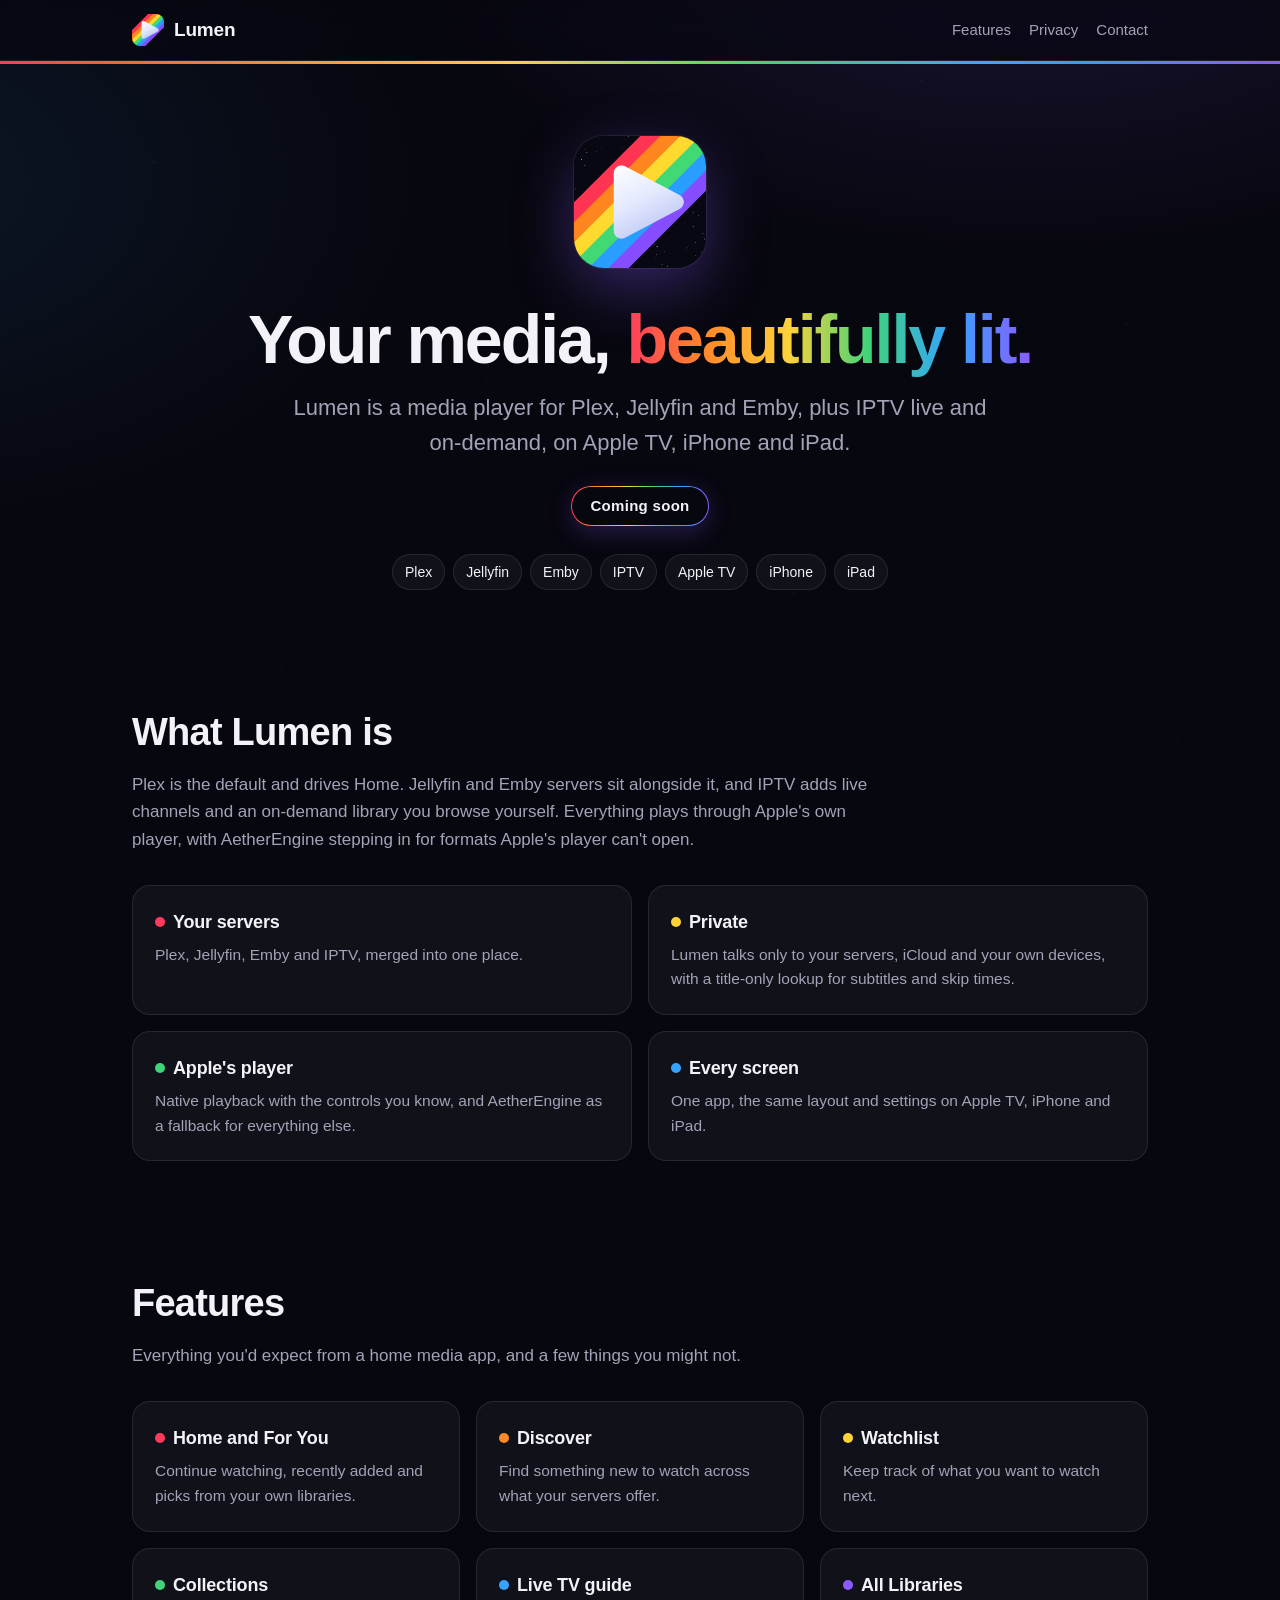
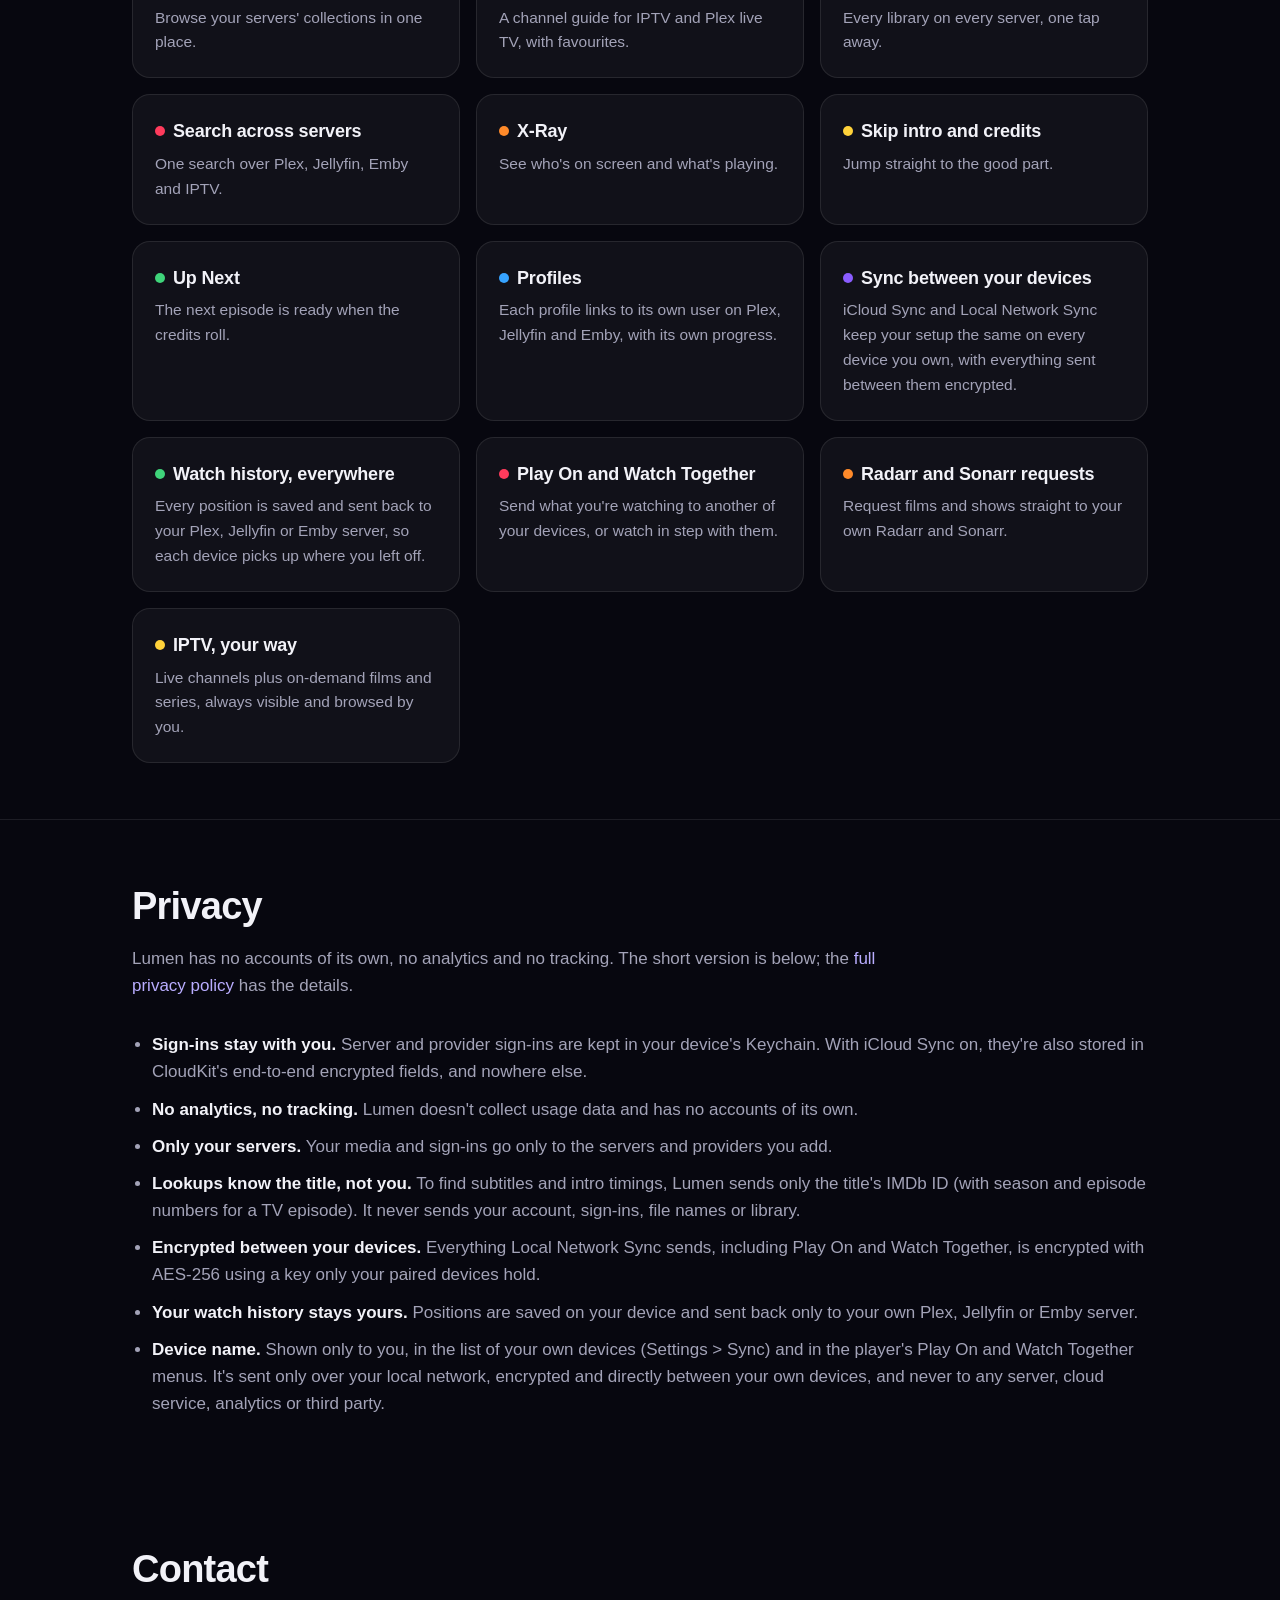
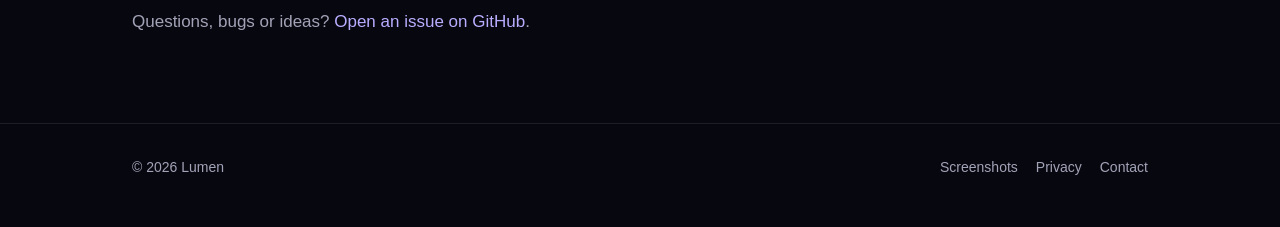
==== commit 06e15c7c: "Hide Screenshots from the nav bar for now Co-Authored-By: Claude Opus 5.5 <noreply@anthropic.com>" ====
--- a/index.html
+++ b/index.html
@@ -19,7 +19,6 @@
       <a class="brand" href="/"><img src="/assets/icon.png" alt="">Lumen</a>
       <nav class="nav">
         <a href="#features">Features</a>
-        <a href="/screenshots/" class="hide-sm">Screenshots</a>
         <a href="/privacy/">Privacy</a>
         <a href="#contact" class="hide-sm">Contact</a>
       </nav>
--- a/assets/style.css
+++ b/assets/style.css
@@ -120,7 +120,7 @@
 .shots { display: grid; gap: 16px; grid-template-columns: 1fr; }
 @media (min-width: 720px) { .shots { grid-template-columns: repeat(2, 1fr); } }
 .shots figure { margin: 0; }
-.shots img { width: 100%; height: auto; border-radius: 14px; border: 1px solid var(--card-border); display: block; }
+.shots img { max-width: 100%; height: auto; border-radius: 14px; border: 1px solid var(--card-border); display: block; }
 .shots figcaption { color: var(--muted); font-size: 14px; margin-top: 8px; }
 .empty { color: var(--muted); padding: 40px 22px; text-align: center; }
 
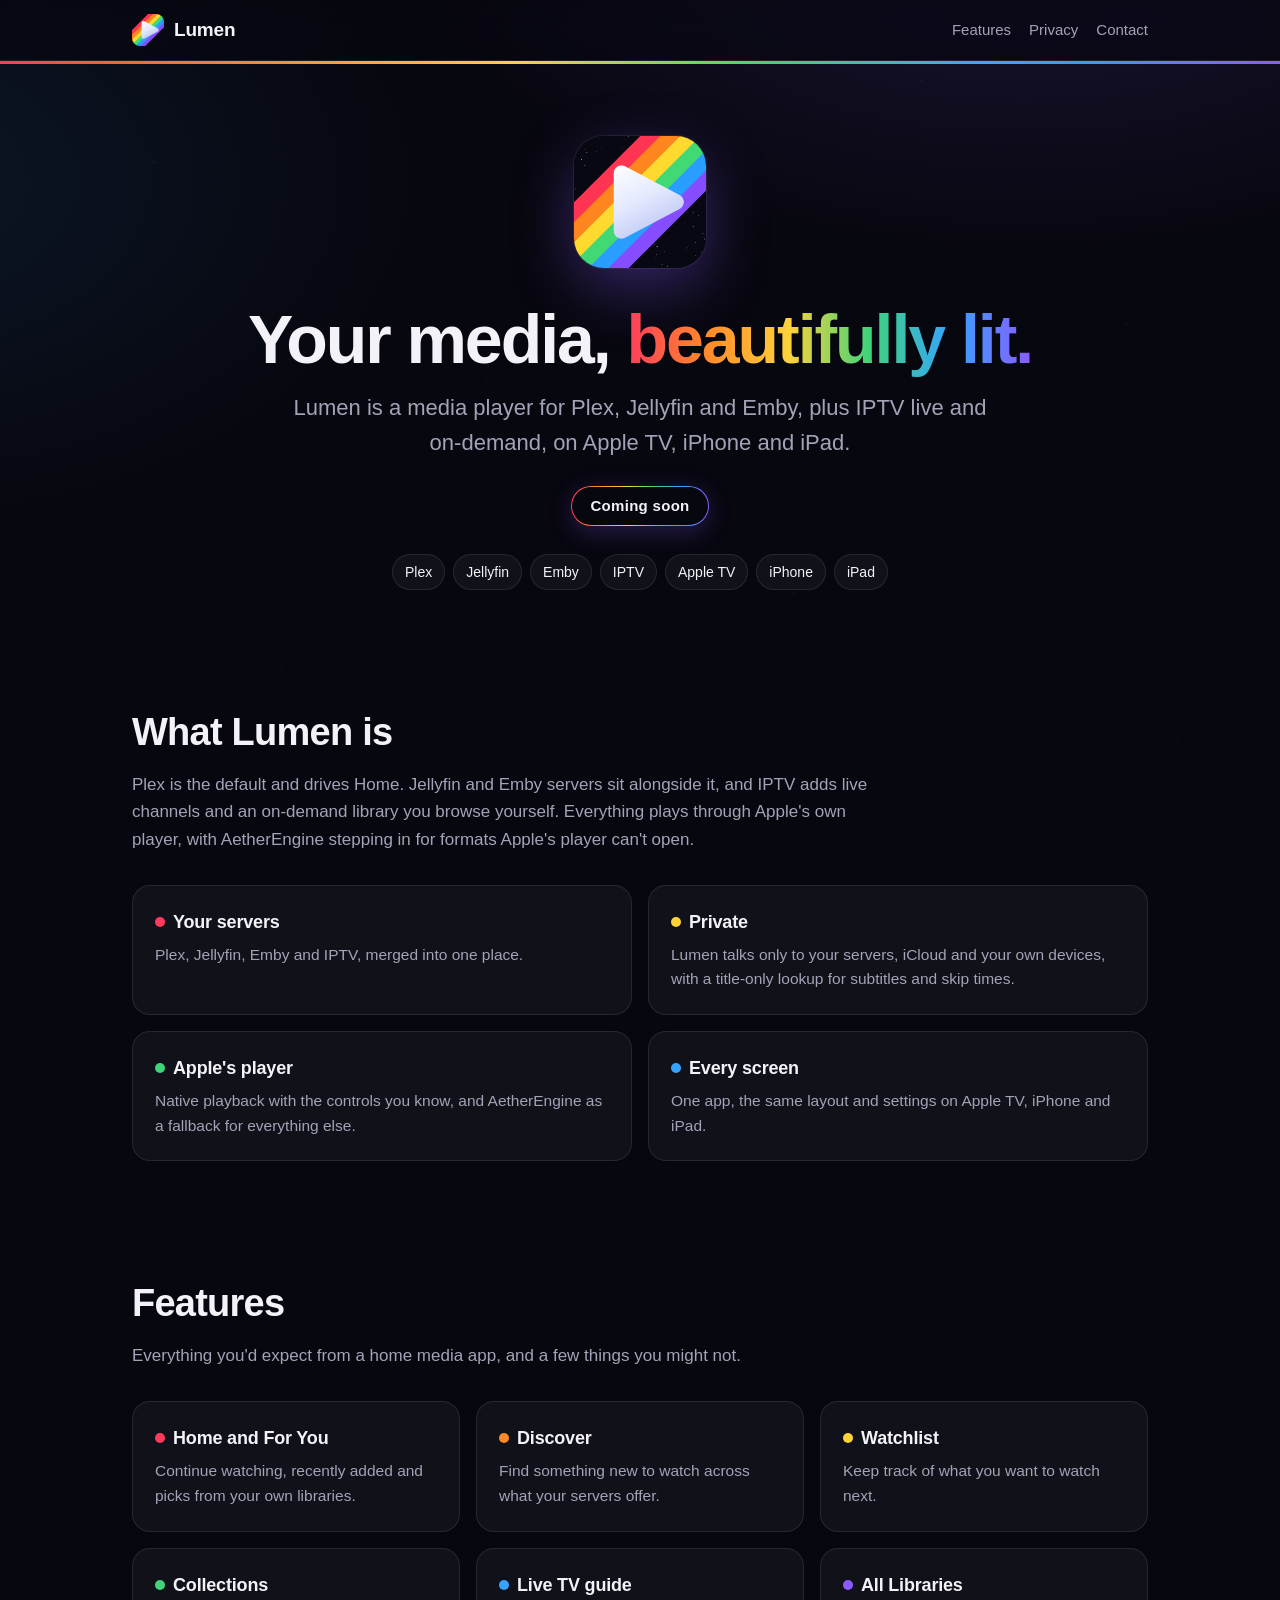
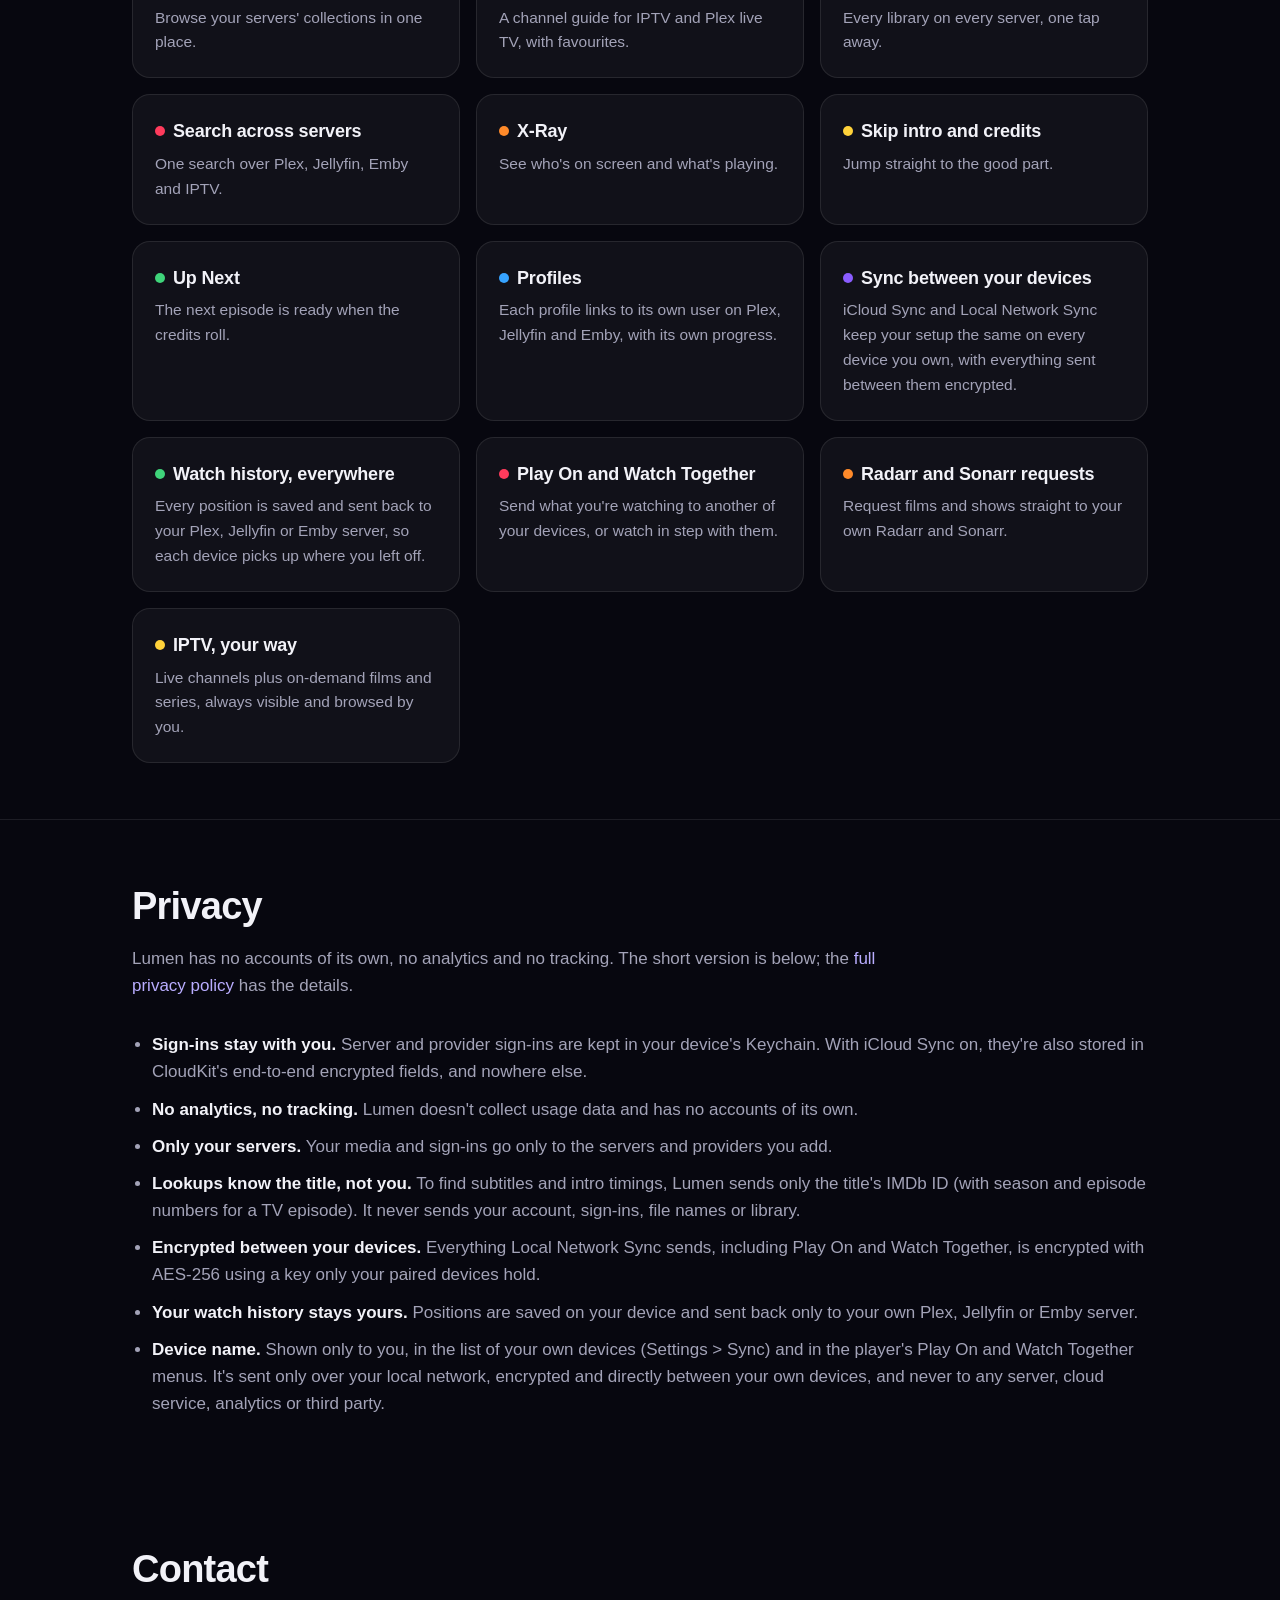
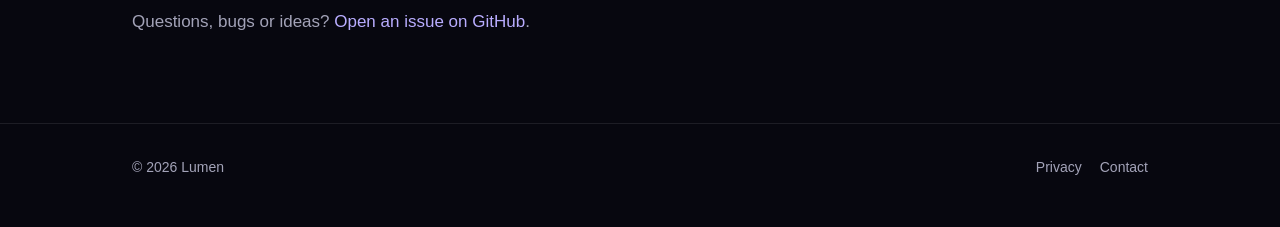
==== commit b5d39111: "Rename screenshot past a cached 404; hide Screenshots from the footer Co-Authored-By: Claude Opus 5." ====
--- a/index.html
+++ b/index.html
@@ -111,7 +111,6 @@
     <div class="wrap">
       <span>© 2026 Lumen</span>
       <nav>
-        <a href="/screenshots/">Screenshots</a>
         <a href="/privacy/">Privacy</a>
         <a href="#contact">Contact</a>
       </nav>
